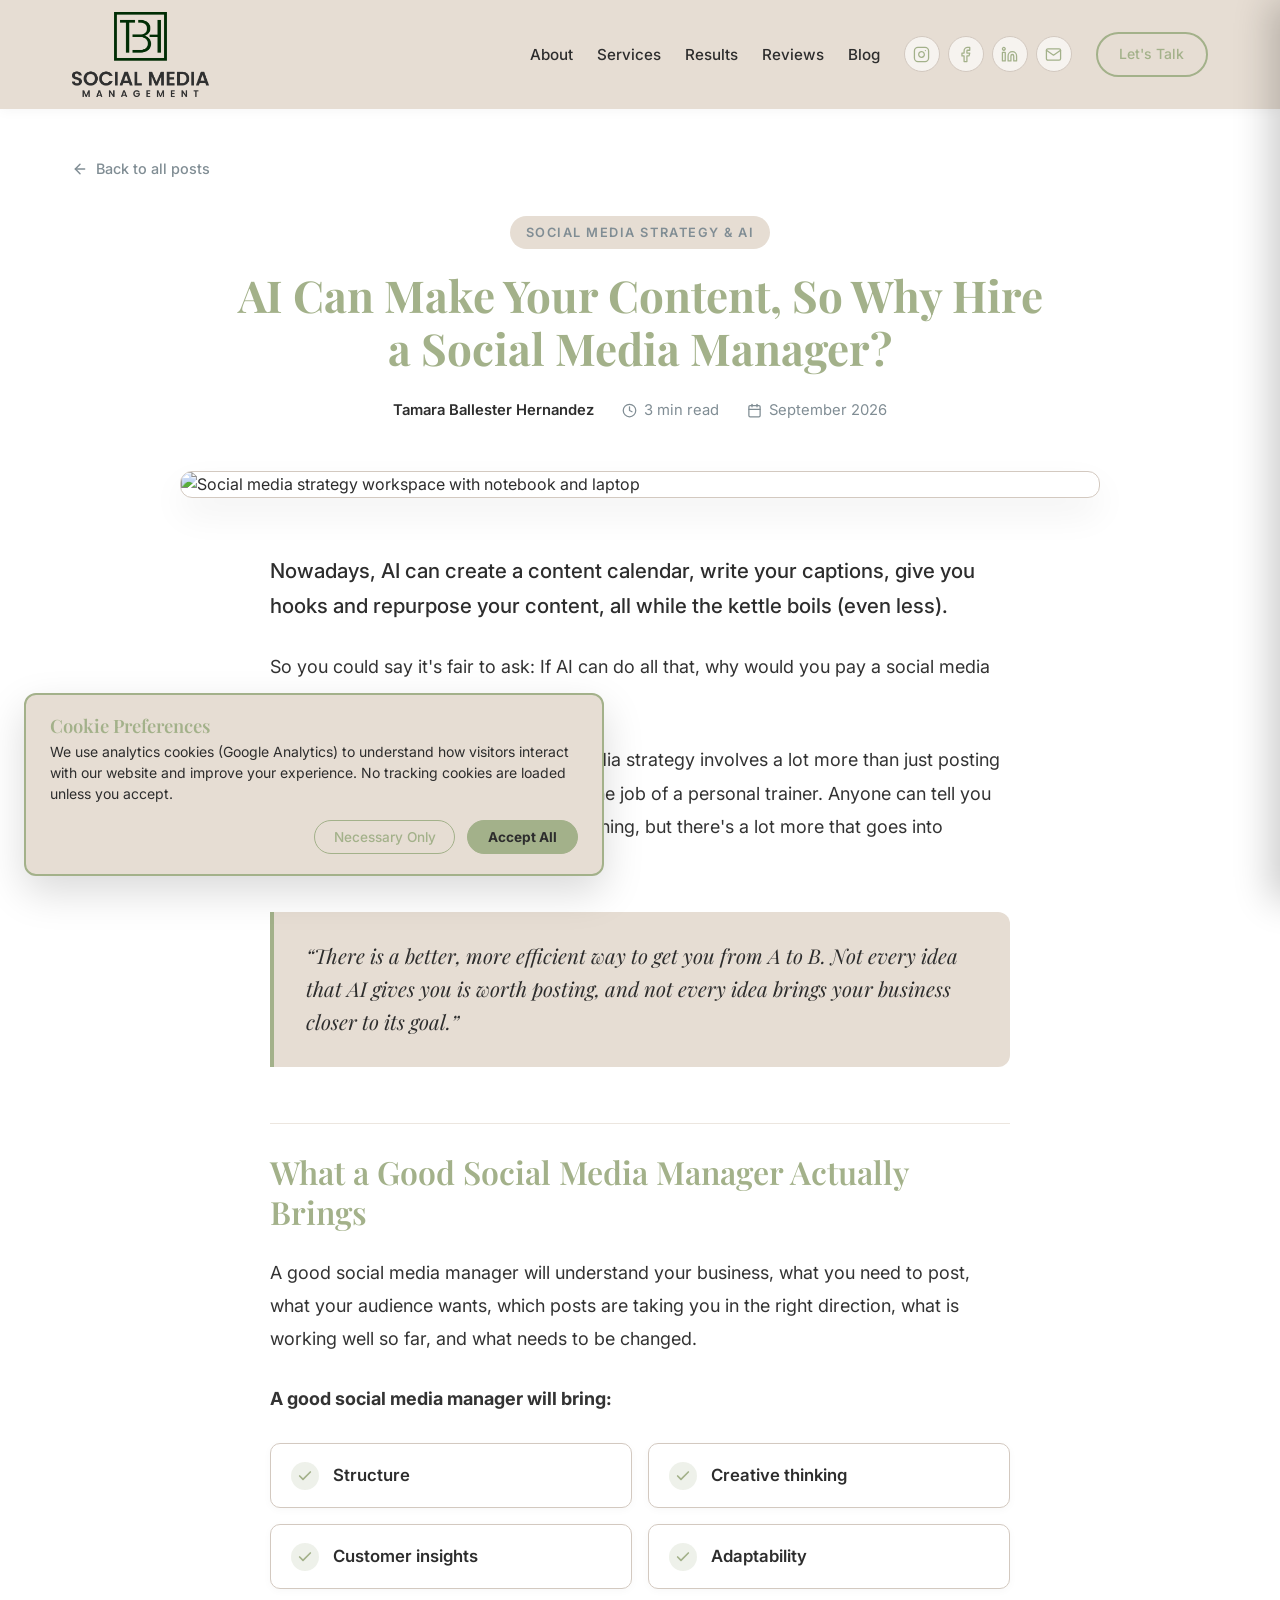
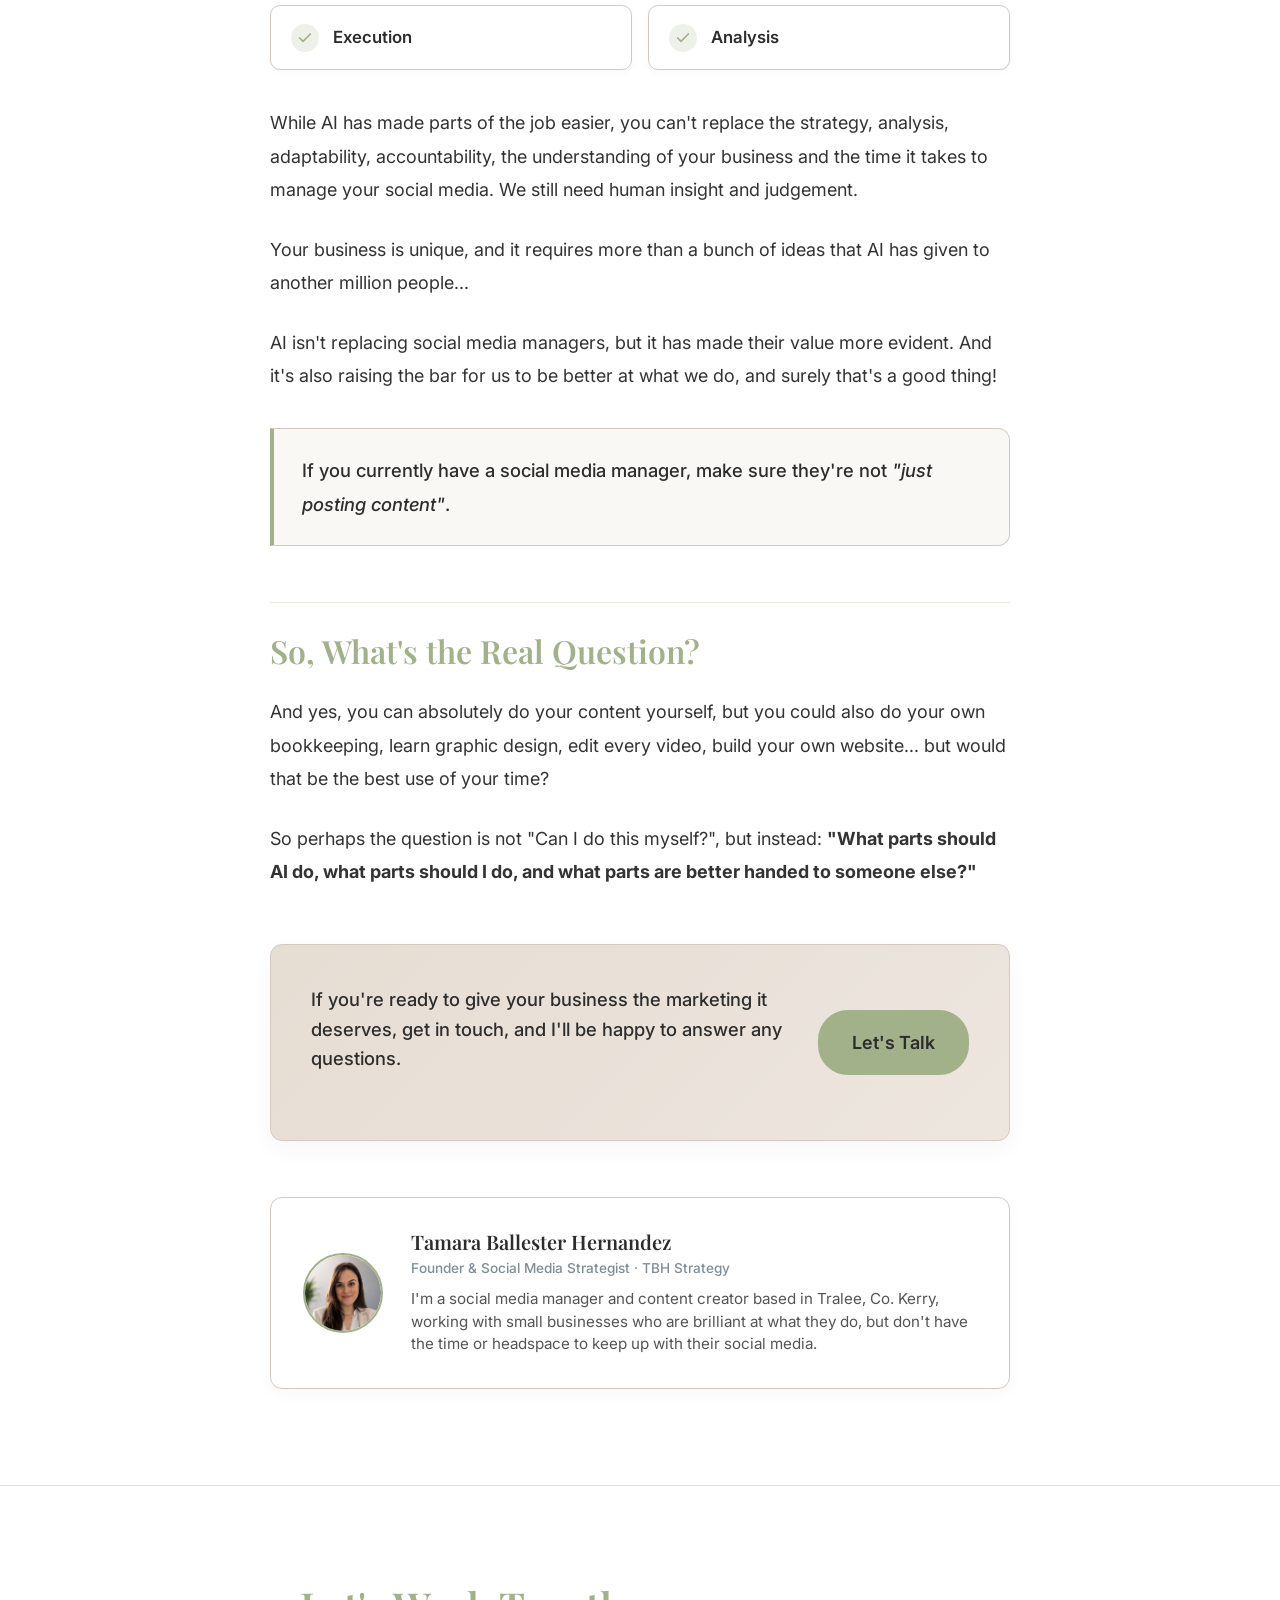
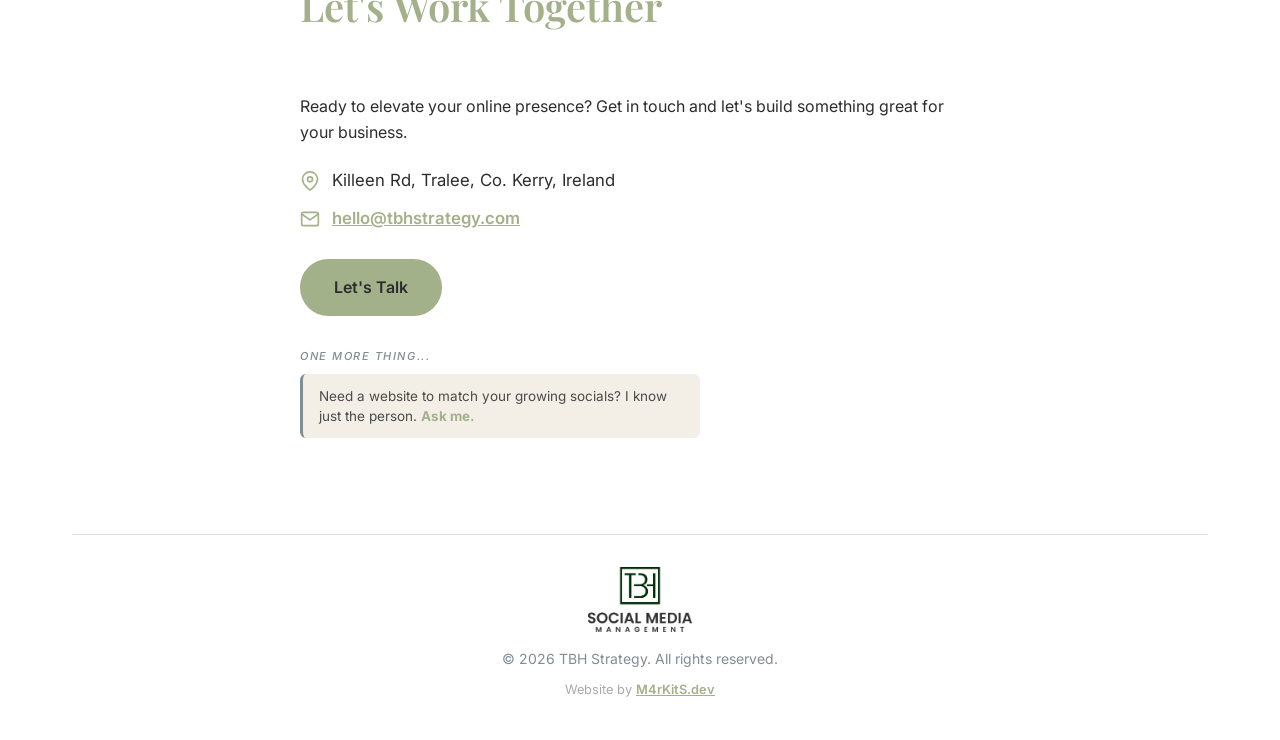
==== blog/ai-vs-social-media-manager.html @ 5455067f "feat: add first blog post, update hero background, and refine navigation - Create blog/ai-vs-social-" ====
<!DOCTYPE html>
<html lang="en">
<head>
    <meta charset="UTF-8">
    <meta name="viewport" content="width=device-width, initial-scale=1.0">
    <meta name="color-scheme" content="light">
    <title>AI Can Make Your Content, So Why Hire a Social Media Manager? | TBH Strategy</title>
    <meta name="description" content="AI can generate content in seconds, but can it replace a social media manager? Discover why strategy, understanding, and human judgement are essential for real business growth.">
    <link rel="canonical" href="https://tbhstrategy.com/blog/ai-vs-social-media-manager.html">
    
    <!-- Open Graph / Social Media -->
    <meta property="og:type" content="article">
    <meta property="og:title" content="AI Can Make Your Content, So Why Hire a Social Media Manager? | TBH Strategy">
    <meta property="og:description" content="AI can generate content in seconds, but can it replace a social media manager? Discover why strategy, understanding, and human judgement are essential for real business growth.">
    <meta property="og:url" content="https://tbhstrategy.com/blog/ai-vs-social-media-manager.html">
    <meta property="og:image" content="https://images.unsplash.com/photo-1432888498266-38ffec3eaf0a?auto=format&fit=crop&w=1200&q=80">
    
    <!-- Twitter Card -->
    <meta name="twitter:card" content="summary_large_image">
    <meta name="twitter:title" content="AI Can Make Your Content, So Why Hire a Social Media Manager? | TBH Strategy">
    <meta name="twitter:description" content="AI can generate content in seconds, but can it replace a social media manager? Discover why strategy, understanding, and human judgement are essential for real business growth.">
    <meta name="twitter:image" content="https://images.unsplash.com/photo-1432888498266-38ffec3eaf0a?auto=format&fit=crop&w=1200&q=80">

    <!-- Fonts -->
    <link rel="preconnect" href="https://fonts.googleapis.com">
    <link rel="preconnect" href="https://fonts.gstatic.com" crossorigin>
    <link href="https://fonts.googleapis.com/css2?family=Inter:wght@300;400;500;600;700&family=Montserrat:wght@700;800&family=Playfair+Display:ital,wght@0,400;0,600;0,700;1,400&display=swap" rel="stylesheet">
    
    <!-- Favicon & App Icons -->
    <link rel="icon" type="image/x-icon" href="../assets/favicon/favicon.ico">
    <link rel="icon" type="image/png" sizes="16x16" href="../assets/favicon/favicon-16x16.png">
    <link rel="icon" type="image/png" sizes="32x32" href="../assets/favicon/favicon-32x32.png">
    <link rel="icon" type="image/png" sizes="48x48" href="../assets/favicon/favicon-48x48.png">
    <link rel="apple-touch-icon" sizes="180x180" href="../assets/favicon/apple-touch-icon.png">
    <link rel="icon" type="image/png" sizes="192x192" href="../assets/favicon/android-chrome-192x192.png">
    <link rel="icon" type="image/png" sizes="512x512" href="../assets/favicon/android-chrome-512x512.png">
    
    <link rel="stylesheet" href="../style.css">
</head>
<body>
    <!-- Header -->
    <header class="site-header">
        <div class="container header-inner">
            <a href="../#hero" class="logo-link" aria-label="TBH Strategy - Back to home">
                <img src="../assets/tbh_trans.png" alt="TBH Strategy Logo" class="brand-logo">
            </a>
            <div class="header-right">
                <nav class="main-nav">
                    <ul>
                        <li><a href="../#about">About</a></li>
                        <li><a href="../#services">Services</a></li>
                        <li><a href="../#case-study">Results</a></li>
                        <li><a href="../#reviews">Reviews</a></li>
                        <li><a href="../#blog">Blog</a></li>
                    </ul>
                </nav>
                <div class="header-social">
                    <a href="https://www.instagram.com/tbhstrategy/" target="_blank" rel="noopener noreferrer" class="header-social-link" aria-label="Instagram">
                        <svg width="17" height="17" viewBox="0 0 24 24" fill="none" stroke="currentColor" stroke-width="1.8" stroke-linecap="round" stroke-linejoin="round"><rect x="2" y="2" width="20" height="20" rx="5" ry="5"></rect><path d="M16 11.37A4 4 0 1 1 12.63 8 4 4 0 0 1 16 11.37z"></path><line x1="17.5" y1="6.5" x2="17.51" y2="6.5"></line></svg>
                    </a>
                    <a href="https://www.facebook.com/profile.php?id=61580753516884" target="_blank" rel="noopener noreferrer" class="header-social-link" aria-label="Facebook">
                        <svg width="17" height="17" viewBox="0 0 24 24" fill="none" stroke="currentColor" stroke-width="1.8" stroke-linecap="round" stroke-linejoin="round"><path d="M18 2h-3a5 5 0 0 0-5 5v3H7v4h3v8h4v-8h3l1-4h-4V7a1 1 0 0 1 1-1h3z"></path></svg>
                    </a>
                    <a href="https://ie.linkedin.com/in/tamara-ballester-hernandez-bb85984a" target="_blank" rel="noopener noreferrer" class="header-social-link" aria-label="LinkedIn">
                        <svg width="17" height="17" viewBox="0 0 24 24" fill="none" stroke="currentColor" stroke-width="1.8" stroke-linecap="round" stroke-linejoin="round"><path d="M16 8a6 6 0 0 1 6 6v7h-4v-7a2 2 0 0 0-2-2 2 2 0 0 0-2 2v7h-4v-7a6 6 0 0 1 6-6z"></path><rect x="2" y="9" width="4" height="12"></rect><circle cx="4" cy="4" r="2"></circle></svg>
                    </a>
                    <a href="mailto:hello@tbhstrategy.com" class="header-social-link" aria-label="Email">
                        <svg width="17" height="17" viewBox="0 0 24 24" fill="none" stroke="currentColor" stroke-width="1.8" stroke-linecap="round" stroke-linejoin="round"><path d="M4 4h16c1.1 0 2 .9 2 2v12c0 1.1-.9 2-2 2H4c-1.1 0-2-.9-2-2V6c0-1.1.9-2 2-2z"></path><polyline points="22,6 12,13 2,6"></polyline></svg>
                    </a>
                </div>
                <a href="../index.html#contact" class="btn btn-outline btn-header">Let's Talk</a>
                <button type="button" class="mobile-menu-btn" id="mobile-menu-btn" aria-label="Toggle navigation menu" aria-expanded="false" aria-controls="mobile-nav-drawer">
                    <span class="hamburger-line"></span>
                    <span class="hamburger-line"></span>
                    <span class="hamburger-line"></span>
                </button>
            </div>
        </div>
    </header>

    <!-- Mobile Nav Drawer & Backdrop -->
    <div class="mobile-nav-backdrop" id="mobile-nav-backdrop" aria-hidden="true"></div>
    <div class="mobile-nav-drawer" id="mobile-nav-drawer" role="dialog" aria-modal="true" aria-label="Navigation Menu">
        <div class="mobile-nav-header">
            <a href="../#hero" class="mobile-nav-logo logo-link">
                <img src="../assets/tbh_trans.png" alt="TBH Strategy" height="50">
            </a>
            <button type="button" class="mobile-nav-close" id="mobile-nav-close" aria-label="Close navigation menu">✕</button>
        </div>
        <nav class="mobile-nav-links">
            <ul>
                <li><a href="../#about" class="mobile-nav-link">About</a></li>
                <li><a href="../#services" class="mobile-nav-link">Services</a></li>
                <li><a href="../#case-study" class="mobile-nav-link">Results</a></li>
                <li><a href="../#reviews" class="mobile-nav-link">Reviews</a></li>
                <li><a href="../#blog" class="mobile-nav-link">Blog</a></li>
            </ul>
        </nav>
        <div class="mobile-nav-footer">
            <a href="../index.html#contact" class="btn btn-primary mobile-nav-cta">Let's Talk</a>
            <div class="mobile-nav-social">
                <a href="https://www.instagram.com/tbhstrategy/" target="_blank" rel="noopener noreferrer" class="mobile-social-icon" aria-label="Instagram">
                    <svg width="18" height="18" viewBox="0 0 24 24" fill="none" stroke="currentColor" stroke-width="1.8" stroke-linecap="round" stroke-linejoin="round"><rect x="2" y="2" width="20" height="20" rx="5" ry="5"></rect><path d="M16 11.37A4 4 0 1 1 12.63 8 4 4 0 0 1 16 11.37z"></path><line x1="17.5" y1="6.5" x2="17.51" y2="6.5"></line></svg>
                </a>
                <a href="https://www.facebook.com/profile.php?id=61580753516884" target="_blank" rel="noopener noreferrer" class="mobile-social-icon" aria-label="Facebook">
                    <svg width="18" height="18" viewBox="0 0 24 24" fill="none" stroke="currentColor" stroke-width="1.8" stroke-linecap="round" stroke-linejoin="round"><path d="M18 2h-3a5 5 0 0 0-5 5v3H7v4h3v8h4v-8h3l1-4h-4V7a1 1 0 0 1 1-1h3z"></path></svg>
                </a>
                <a href="https://ie.linkedin.com/in/tamara-ballester-hernandez-bb85984a" target="_blank" rel="noopener noreferrer" class="mobile-social-icon" aria-label="LinkedIn">
                    <svg width="18" height="18" viewBox="0 0 24 24" fill="none" stroke="currentColor" stroke-width="1.8" stroke-linecap="round" stroke-linejoin="round"><path d="M16 8a6 6 0 0 1 6 6v7h-4v-7a2 2 0 0 0-2-2 2 2 0 0 0-2 2v7h-4v-7a6 6 0 0 1 6-6z"></path><rect x="2" y="9" width="4" height="12"></rect><circle cx="4" cy="4" r="2"></circle></svg>
                </a>
                <a href="mailto:hello@tbhstrategy.com" class="mobile-social-icon" aria-label="Email">
                    <svg width="18" height="18" viewBox="0 0 24 24" fill="none" stroke="currentColor" stroke-width="1.8" stroke-linecap="round" stroke-linejoin="round"><path d="M4 4h16c1.1 0 2 .9 2 2v12c0 1.1-.9 2-2 2H4c-1.1 0-2-.9-2-2V6c0-1.1.9-2 2-2z"></path><polyline points="22,6 12,13 2,6"></polyline></svg>
                </a>
            </div>
        </div>
    </div>

    <!-- Article Main Content -->
    <main class="article-page section-padding">
        <div class="container">
            <!-- Breadcrumb Navigation -->
            <div class="article-breadcrumb">
                <a href="../#blog" class="back-link">
                    <svg width="16" height="16" viewBox="0 0 24 24" fill="none" stroke="currentColor" stroke-width="2.2" stroke-linecap="round" stroke-linejoin="round" aria-hidden="true"><line x1="19" y1="12" x2="5" y2="12"></line><polyline points="12 19 5 12 12 5"></polyline></svg>
                    <span>Back to all posts</span>
                </a>
            </div>

            <!-- Article Header -->
            <header class="article-header">
                <span class="article-category">Social Media Strategy &amp; AI</span>
                <h1 class="article-title">AI Can Make Your Content, So Why Hire a Social Media Manager?</h1>
                <div class="article-meta">
                    <span class="article-meta-item">
                        <span class="article-meta-author">Tamara Ballester Hernandez</span>
                    </span>
                    <span class="article-meta-item">
                        <svg width="15" height="15" viewBox="0 0 24 24" fill="none" stroke="currentColor" stroke-width="2" stroke-linecap="round" stroke-linejoin="round" aria-hidden="true"><circle cx="12" cy="12" r="10"></circle><polyline points="12 6 12 12 16 14"></polyline></svg>
                        <span>3 min read</span>
                    </span>
                    <span class="article-meta-item">
                        <svg width="15" height="15" viewBox="0 0 24 24" fill="none" stroke="currentColor" stroke-width="2" stroke-linecap="round" stroke-linejoin="round" aria-hidden="true"><rect x="3" y="4" width="18" height="18" rx="2" ry="2"></rect><line x1="16" y1="2" x2="16" y2="6"></line><line x1="8" y1="2" x2="8" y2="6"></line><line x1="3" y1="10" x2="21" y2="10"></line></svg>
                        <span>September 2026</span>
                    </span>
                </div>
            </header>

            <!-- Featured Image -->
            <div class="article-featured-image">
                <img src="https://images.unsplash.com/photo-1432888498266-38ffec3eaf0a?auto=format&fit=crop&w=1200&q=80" alt="Social media strategy workspace with notebook and laptop" class="article-img">
            </div>

            <!-- Article Content -->
            <article class="article-body">
                <!-- Block 1 -->
                <p class="article-lead">Nowadays, AI can create a content calendar, write your captions, give you hooks and repurpose your content, all while the kettle boils (even less).</p>
                
                <p>So you could say it's fair to ask: If AI can do all that, why would you pay a social media manager?</p>
                
                <p>And the answer is, because a social media strategy involves a lot more than just posting content. In the same way as, let's say, the job of a personal trainer. Anyone can tell you to eat more protein and do strength training, but there's a lot more that goes into creating a personalised program.</p>
                
                <blockquote class="article-quote">
                    <p>“There is a better, more efficient way to get you from A to B. Not every idea that AI gives you is worth posting, and not every idea brings your business closer to its goal.”</p>
                </blockquote>

                <!-- Block 2 -->
                <h2>What a Good Social Media Manager Actually Brings</h2>
                
                <p>A good social media manager will understand your business, what you need to post, what your audience wants, which posts are taking you in the right direction, what is working well so far, and what needs to be changed.</p>
                
                <p><strong>A good social media manager will bring:</strong></p>
                
                <ul class="article-skills-grid">
                    <li class="article-skill-item">
                        <span class="article-skill-icon">
                            <svg width="16" height="16" viewBox="0 0 24 24" fill="none" stroke="currentColor" stroke-width="2.5" stroke-linecap="round" stroke-linejoin="round" aria-hidden="true"><polyline points="20 6 9 17 4 12"></polyline></svg>
                        </span>
                        <span>Structure</span>
                    </li>
                    <li class="article-skill-item">
                        <span class="article-skill-icon">
                            <svg width="16" height="16" viewBox="0 0 24 24" fill="none" stroke="currentColor" stroke-width="2.5" stroke-linecap="round" stroke-linejoin="round" aria-hidden="true"><polyline points="20 6 9 17 4 12"></polyline></svg>
                        </span>
                        <span>Creative thinking</span>
                    </li>
                    <li class="article-skill-item">
                        <span class="article-skill-icon">
                            <svg width="16" height="16" viewBox="0 0 24 24" fill="none" stroke="currentColor" stroke-width="2.5" stroke-linecap="round" stroke-linejoin="round" aria-hidden="true"><polyline points="20 6 9 17 4 12"></polyline></svg>
                        </span>
                        <span>Customer insights</span>
                    </li>
                    <li class="article-skill-item">
                        <span class="article-skill-icon">
                            <svg width="16" height="16" viewBox="0 0 24 24" fill="none" stroke="currentColor" stroke-width="2.5" stroke-linecap="round" stroke-linejoin="round" aria-hidden="true"><polyline points="20 6 9 17 4 12"></polyline></svg>
                        </span>
                        <span>Adaptability</span>
                    </li>
                    <li class="article-skill-item">
                        <span class="article-skill-icon">
                            <svg width="16" height="16" viewBox="0 0 24 24" fill="none" stroke="currentColor" stroke-width="2.5" stroke-linecap="round" stroke-linejoin="round" aria-hidden="true"><polyline points="20 6 9 17 4 12"></polyline></svg>
                        </span>
                        <span>Execution</span>
                    </li>
                    <li class="article-skill-item">
                        <span class="article-skill-icon">
                            <svg width="16" height="16" viewBox="0 0 24 24" fill="none" stroke="currentColor" stroke-width="2.5" stroke-linecap="round" stroke-linejoin="round" aria-hidden="true"><polyline points="20 6 9 17 4 12"></polyline></svg>
                        </span>
                        <span>Analysis</span>
                    </li>
                </ul>

                <p>While AI has made parts of the job easier, you can't replace the strategy, analysis, adaptability, accountability, the understanding of your business and the time it takes to manage your social media. We still need human insight and judgement.</p>
                
                <p>Your business is unique, and it requires more than a bunch of ideas that AI has given to another million people...</p>
                
                <p>AI isn't replacing social media managers, but it has made their value more evident. And it's also raising the bar for us to be better at what we do, and surely that's a good thing!</p>
                
                <div class="article-callout-card">
                    <p>If you currently have a social media manager, make sure they're not <em>"just posting content"</em>.</p>
                </div>

                <!-- Block 3 -->
                <h2>So, What's the Real Question?</h2>
                
                <p>And yes, you can absolutely do your content yourself, but you could also do your own bookkeeping, learn graphic design, edit every video, build your own website... but would that be the best use of your time?</p>
                
                <p>So perhaps the question is not "Can I do this myself?", but instead: <strong>"What parts should AI do, what parts should I do, and what parts are better handed to someone else?"</strong></p>

                <!-- In-Article CTA -->
                <div class="article-cta-box">
                    <p class="article-cta-text">If you're ready to give your business the marketing it deserves, get in touch, and I'll be happy to answer any questions.</p>
                    <a href="../index.html#contact" class="btn btn-primary">Let's Talk</a>
                </div>
            </article>

            <!-- Author Card -->
            <div class="article-author-card">
                <img src="../assets/tamara.jpg" alt="Tamara Ballester Hernandez" class="article-author-avatar" loading="lazy">
                <div class="article-author-info">
                    <h4>Tamara Ballester Hernandez</h4>
                    <span class="article-author-title">Founder &amp; Social Media Strategist · TBH Strategy</span>
                    <p class="article-author-bio">I'm a social media manager and content creator based in Tralee, Co. Kerry, working with small businesses who are brilliant at what they do, but don't have the time or headspace to keep up with their social media.</p>
                </div>
            </div>
        </div>
    </main>

    <!-- Contact & Footer Section -->
    <footer id="contact" class="site-footer">
        <div class="container">
            <div class="footer-inner footer-inner-blog">
                <div class="contact-info">
                    <h2 class="section-title">Let's Work Together</h2>
                    <p>Ready to elevate your online presence? Get in touch and let's build something great for your business.</p>
                    
                    <div class="contact-details">
                        <div class="contact-item">
                            <svg width="20" height="20" viewBox="0 0 24 24" fill="none" stroke="currentColor" stroke-width="2" stroke-linecap="round" stroke-linejoin="round"><path d="M21 10c0 7-9 13-9 13s-9-6-9-13a9 9 0 0 1 18 0z"></path><circle cx="12" cy="10" r="3"></circle></svg>
                            <span>Killeen Rd, Tralee, Co. Kerry, Ireland</span>
                        </div>
                        
                        <a href="mailto:hello@tbhstrategy.com" class="contact-item contact-link">
                            <svg width="20" height="20" viewBox="0 0 24 24" fill="none" stroke="currentColor" stroke-width="2" stroke-linecap="round" stroke-linejoin="round"><path d="M4 4h16c1.1 0 2 .9 2 2v12c0 1.1-.9 2-2 2H4c-1.1 0-2-.9-2-2V6c0-1.1.9-2 2-2z"></path><polyline points="22,6 12,13 2,6"></polyline></svg>
                            <span>hello@tbhstrategy.com</span>
                        </a>
                    </div>

                    <div class="footer-contact-actions">
                        <a href="../index.html#contact" class="btn btn-primary">Let's Talk</a>
                    </div>

                    <div class="contact-note">
                        <span class="contact-note-tag">One more thing...</span>
                        <div class="contact-note-box">
                            <p>Need a website to match your growing socials? I know just the person. <strong>Ask me.</strong></p>
                        </div>
                    </div>
                </div>
            </div>
            
            <div class="footer-bottom">
                <img src="../assets/tbh_trans.png" alt="TBH Strategy Logo" class="footer-logo">
                <p>&copy; <script>document.write(new Date().getFullYear())</script> TBH Strategy. All rights reserved.</p>
                <p class="footer-credit">Website by <a href="https://m4rkits.dev" target="_blank" rel="noopener noreferrer">M4rKitS.dev</a></p>
            </div>
        </div>
    </footer>

    <!-- Cookie Consent Banner -->
    <div id="cookie-consent-banner" class="cookie-banner" style="display: none;" role="dialog" aria-labelledby="cookie-banner-title" aria-describedby="cookie-banner-desc">
        <div class="cookie-banner-inner">
            <div class="cookie-banner-text">
                <h4 id="cookie-banner-title" class="cookie-banner-title">Cookie Preferences</h4>
                <p id="cookie-banner-desc">We use analytics cookies (Google Analytics) to understand how visitors interact with our website and improve your experience. No tracking cookies are loaded unless you accept.</p>
            </div>
            <div class="cookie-banner-actions">
                <button id="cookie-reject-btn" class="btn btn-cookie-reject" type="button">Necessary Only</button>
                <button id="cookie-accept-btn" class="btn btn-cookie-accept" type="button">Accept All</button>
            </div>
        </div>
    </div>

    <!-- Scripts -->
    <script>
    (function() {
        // Cookie Consent & GA4 Loader
        const CONSENT_KEY = 'tbh_cookie_consent';
        const banner = document.getElementById('cookie-consent-banner');
        const acceptBtn = document.getElementById('cookie-accept-btn');
        const rejectBtn = document.getElementById('cookie-reject-btn');

        function loadGoogleAnalytics() {
            const GA_ID = 'GA_MEASUREMENT_ID'; 
            if (GA_ID === 'GA_MEASUREMENT_ID') return;

            if (!document.getElementById('ga-script')) {
                const script = document.createElement('script');
                script.id = 'ga-script';
                script.async = true;
                script.src = 'https://www.googletagmanager.com/gtag/js?id=' + GA_ID;
                document.head.appendChild(script);

                window.dataLayer = window.dataLayer || [];
                function gtag(){dataLayer.push(arguments);}
                gtag('js', new Date());
                gtag('config', GA_ID, { 'anonymize_ip': true });
            }
        }

        const currentConsent = localStorage.getItem(CONSENT_KEY);
        if (!currentConsent) {
            setTimeout(function() {
                if (banner) banner.style.display = 'block';
            }, 600);
        } else if (currentConsent === 'accepted') {
            loadGoogleAnalytics();
        }

        if (acceptBtn) {
            acceptBtn.addEventListener('click', function() {
                localStorage.setItem(CONSENT_KEY, 'accepted');
                if (banner) banner.style.display = 'none';
                loadGoogleAnalytics();
            });
        }

        if (rejectBtn) {
            rejectBtn.addEventListener('click', function() {
                localStorage.setItem(CONSENT_KEY, 'rejected');
                if (banner) banner.style.display = 'none';
            });
        }

        // Mobile Nav Drawer Controls
        const mobileMenuBtn = document.getElementById('mobile-menu-btn');
        const mobileNavDrawer = document.getElementById('mobile-nav-drawer');
        const mobileNavBackdrop = document.getElementById('mobile-nav-backdrop');
        const mobileNavClose = document.getElementById('mobile-nav-close');

        function openMobileNav() {
            if (mobileNavDrawer) mobileNavDrawer.classList.add('is-open');
            if (mobileNavBackdrop) mobileNavBackdrop.classList.add('is-open');
            if (mobileMenuBtn) {
                mobileMenuBtn.classList.add('active');
                mobileMenuBtn.setAttribute('aria-expanded', 'true');
            }
            document.body.style.overflow = 'hidden';
        }

        function closeMobileNav() {
            if (mobileNavDrawer) mobileNavDrawer.classList.remove('is-open');
            if (mobileNavBackdrop) mobileNavBackdrop.classList.remove('is-open');
            if (mobileMenuBtn) {
                mobileMenuBtn.classList.remove('active');
                mobileMenuBtn.setAttribute('aria-expanded', 'false');
            }
            document.body.style.overflow = '';
        }

        if (mobileMenuBtn) {
            mobileMenuBtn.addEventListener('click', function(e) {
                e.stopPropagation();
                if (mobileNavDrawer && mobileNavDrawer.classList.contains('is-open')) {
                    closeMobileNav();
                } else {
                    openMobileNav();
                }
            });
        }

        if (mobileNavClose) {
            mobileNavClose.addEventListener('click', closeMobileNav);
        }

        if (mobileNavBackdrop) {
            mobileNavBackdrop.addEventListener('click', closeMobileNav);
        }

        document.querySelectorAll('.mobile-nav-link, .mobile-nav-cta, .mobile-nav-logo').forEach(function(link) {
            link.addEventListener('click', function() {
                closeMobileNav();
            });
        });

        // Smooth scroll for anchor links on the current page
        document.querySelectorAll('a[href^="#"]').forEach(function(link) {
            link.addEventListener('click', function(e) {
                const targetId = this.getAttribute('href');
                if (!targetId || targetId === '#') return;
                
                const targetElement = document.querySelector(targetId);
                if (targetElement) {
                    e.preventDefault();
                    const header = document.querySelector('.site-header');
                    const headerHeight = header ? header.offsetHeight : 95;
                    
                    let topOffset = 0;
                    let elem = targetElement;
                    while (elem) {
                        topOffset += elem.offsetTop;
                        elem = elem.offsetParent;
                    }
                    
                    const targetPosition = topOffset - headerHeight;
                    window.scrollTo({
                        top: Math.max(0, targetPosition),
                        behavior: 'smooth'
                    });
                    
                    if (history.pushState) {
                        history.pushState(null, null, targetId);
                    }
                }
            });
        });
    })();
    </script>
</body>
</html>
---- style.css ----
:root {
    color-scheme: light;

    /* Color Palette */
    --bg-primary: #FFFFFF;
    --bg-cream: #E6DDD3;
    --color-brand-primary: #a3b18a;
    --color-dark-green: var(--color-brand-primary);
    --color-terracotta: #C4622D;
    --color-sage: #808D94;
    --text-main: #2D2D2D;
    --text-light: #F9F9F9;
    --border-color: #D3C9C0;

    /* Typography */
    --font-heading: 'Playfair Display', serif;
    --font-body: 'Inter', sans-serif;
    --font-accent: 'Montserrat', sans-serif;

    /* Layout & Spacing */
    --container-width: 1200px;
    --spacing-sm: 1rem;
    --spacing-md: 2rem;
    --spacing-lg: 4rem;
    --spacing-xl: 6rem;
    --border-radius: 12px;
}

/* Global Resets & Basics */
* {
    box-sizing: border-box;
    margin: 0;
    padding: 0;
}

html {
    color-scheme: light;
    background-color: var(--bg-primary);
    color: var(--text-main);
    scroll-behavior: smooth;
    scroll-padding-top: 105px;
}

/* Scroll Margins for Sticky Header Offset - Aligns section boundary directly below header */
section[id],
footer[id],
#hero,
#about,
#services,
#case-study,
#reviews,
#contact {
    scroll-margin-top: 105px;
}

body {
    color-scheme: light;
    font-family: var(--font-body);
    color: var(--text-main);
    background-color: var(--bg-primary);
    line-height: 1.6;
    font-size: 16px;
    -webkit-font-smoothing: antialiased;
}

button,
input,
optgroup,
select,
textarea {
    color-scheme: light;
    font-family: inherit;
}

img {
    max-width: 100%;
    height: auto;
    display: block;
}

a {
    color: inherit;
    text-decoration: none;
}

ul {
    list-style: none;
}

.container {
    max-width: var(--container-width);
    margin: 0 auto;
    padding: 0 var(--spacing-md);
}

.section-padding {
    padding: var(--spacing-xl) 0;
}

.text-center {
    text-align: center;
}

.mt-4 {
    margin-top: var(--spacing-lg);
}

/* Typography Styles */
h1, h2, h3, h4 {
    font-family: var(--font-heading);
    font-weight: 600;
    line-height: 1.2;
    margin-bottom: var(--spacing-sm);
    color: var(--color-brand-primary);
}

.section-label {
    display: block;
    font-size: 0.875rem;
    text-transform: uppercase;
    letter-spacing: 0.1em;
    font-weight: 500;
    margin-bottom: 0.5rem;
    color: var(--color-sage);
}

.section-title {
    font-size: 2.5rem;
    margin-bottom: var(--spacing-lg);
}

.text-light {
    color: var(--text-light);
}

/* Buttons */
.btn {
    display: inline-block;
    padding: 0.875rem 2rem;
    font-weight: 500;
    border-radius: 30px;
    transition: all 0.3s ease;
    cursor: pointer;
    text-align: center;
    color-scheme: light;
}

.btn-primary {
    background-color: var(--color-brand-primary);
    color: var(--text-main);
    border: 2px solid var(--color-brand-primary);
    font-weight: 600;
}

.btn-primary:hover {
    background-color: transparent;
    color: var(--text-main);
}

.btn-outline {
    background-color: transparent;
    color: var(--color-brand-primary);
    border: 2px solid var(--color-brand-primary);
}

.btn-outline:hover {
    background-color: var(--color-brand-primary);
    color: var(--text-main);
}

.btn-block {
    display: block;
    width: 100%;
}

/* Utilities */
.bg-cream {
    background-color: var(--bg-cream);
}

.bg-sage {
    background-color: #808D94 !important;
}

/* Header */
.site-header {
    background-color: var(--bg-cream);
    padding: 0.75rem 0;
    position: sticky;
    top: 0;
    z-index: 100;
    box-shadow: 0 2px 12px rgba(0, 0, 0, 0.04);
}

.header-inner {
    display: flex;
    justify-content: space-between;
    align-items: center;
    gap: 1.5rem;
}

.header-right {
    display: flex;
    align-items: center;
    gap: 1.5rem;
}

.logo-link {
    display: inline-flex;
    align-items: center;
    flex-shrink: 0;
}

.brand-logo {
    height: 85px;
    width: auto;
    object-fit: contain;
    transition: transform 0.2s ease;
}

.brand-logo:hover {
    transform: scale(1.02);
}

.main-nav ul {
    display: flex;
    gap: 1.5rem;
    align-items: center;
}

.main-nav a {
    font-weight: 500;
    font-size: 0.95rem;
    transition: color 0.3s ease;
}

.main-nav a:hover:not(.btn) {
    color: var(--color-sage);
}

.header-social {
    display: flex;
    align-items: center;
    gap: 0.5rem;
}

.header-social-link {
    display: inline-flex;
    align-items: center;
    justify-content: center;
    width: 36px;
    height: 36px;
    border-radius: 50%;
    color: var(--color-brand-primary);
    background: rgba(255, 255, 255, 0.65);
    border: 1px solid var(--border-color);
    transition: all 0.25s ease;
}

.header-social-link:hover {
    color: var(--text-main);
    background: var(--color-brand-primary);
    border-color: var(--color-brand-primary);
    transform: translateY(-2px);
    box-shadow: 0 4px 10px color-mix(in srgb, var(--color-brand-primary) 20%, transparent);
}

.header-social-link svg {
    display: block;
}

.btn-header {
    padding: 0.6rem 1.35rem;
    font-size: 0.875rem;
    white-space: nowrap;
}

/* Mobile Menu Button */
.mobile-menu-btn {
    display: none;
    flex-direction: column;
    justify-content: center;
    align-items: center;
    width: 42px;
    height: 42px;
    background: rgba(255, 255, 255, 0.8);
    border: 1px solid var(--border-color);
    border-radius: 10px;
    cursor: pointer;
    gap: 5px;
    padding: 0;
    transition: all 0.25s ease;
    z-index: 102;
}

.mobile-menu-btn:hover {
    background: #fff;
    border-color: var(--color-brand-primary);
}

.hamburger-line {
    display: block;
    width: 20px;
    height: 2px;
    background-color: var(--color-brand-primary);
    border-radius: 2px;
    transition: transform 0.3s ease, opacity 0.3s ease;
}

.mobile-menu-btn.active .hamburger-line:nth-child(1) {
    transform: translateY(7px) rotate(45deg);
}

.mobile-menu-btn.active .hamburger-line:nth-child(2) {
    opacity: 0;
}

.mobile-menu-btn.active .hamburger-line:nth-child(3) {
    transform: translateY(-7px) rotate(-45deg);
}

/* Mobile Navigation Drawer */
.mobile-nav-backdrop {
    position: fixed;
    top: 0;
    left: 0;
    width: 100vw;
    height: 100vh;
    background: rgba(18, 36, 18, 0.55);
    backdrop-filter: blur(6px);
    -webkit-backdrop-filter: blur(6px);
    z-index: 9998;
    opacity: 0;
    visibility: hidden;
    transition: opacity 0.3s ease, visibility 0.3s ease;
}

.mobile-nav-backdrop.is-open {
    opacity: 1;
    visibility: visible;
}

.mobile-nav-drawer {
    position: fixed;
    top: 0;
    right: 0;
    width: 310px;
    max-width: 85vw;
    height: 100%;
    height: 100dvh;
    min-height: 100vh;
    background-color: #FAF8F5;
    z-index: 9999;
    display: flex;
    flex-direction: column;
    justify-content: flex-start;
    gap: 1.25rem;
    box-shadow: -10px 0 35px rgba(0, 0, 0, 0.2);
    border-left: 1px solid color-mix(in srgb, var(--color-brand-primary) 20%, transparent);
    transform: translateX(100%);
    transition: transform 0.35s cubic-bezier(0.22, 1, 0.36, 1);
    padding: 1.5rem 1.4rem 2.5rem;
    box-sizing: border-box;
    overflow-y: auto;
}

.mobile-nav-drawer.is-open {
    transform: translateX(0);
}

.mobile-nav-header {
    display: flex;
    align-items: center;
    justify-content: space-between;
    padding-bottom: 1rem;
    border-bottom: 1px solid color-mix(in srgb, var(--color-brand-primary) 20%, transparent);
    flex-shrink: 0;
}

.mobile-nav-logo {
    display: block;
    line-height: 0;
}

.mobile-nav-logo img {
    height: 42px;
    max-height: 42px;
    width: auto;
    display: block;
    object-fit: contain;
}

.mobile-nav-close {
    width: 36px;
    height: 36px;
    border-radius: 50%;
    border: 1px solid var(--border-color);
    background: #fff;
    color: var(--color-brand-primary);
    font-size: 1.15rem;
    display: flex;
    align-items: center;
    justify-content: center;
    cursor: pointer;
    transition: all 0.2s ease;
    flex-shrink: 0;
}

.mobile-nav-close:hover {
    background: var(--color-brand-primary);
    color: var(--text-main);
}

.mobile-nav-links {
    margin: 0.25rem 0 0;
    flex: none;
}

.mobile-nav-links ul {
    list-style: none;
    margin: 0;
    padding: 0;
    display: flex;
    flex-direction: column;
    gap: 0.85rem;
}

.mobile-nav-link {
    font-family: var(--font-heading);
    font-size: 1.35rem;
    font-weight: 600;
    color: var(--color-brand-primary);
    text-decoration: none;
    display: block;
    padding: 0.35rem 0;
    border-bottom: 1px solid color-mix(in srgb, var(--color-brand-primary) 15%, transparent);
    transition: color 0.2s ease, transform 0.2s ease;
}

.mobile-nav-link:hover, .mobile-nav-link:active {
    color: var(--color-terracotta);
    transform: translateX(4px);
}

.mobile-nav-footer {
    display: flex;
    flex-direction: column;
    gap: 1.15rem;
    padding-top: 1.15rem;
    border-top: 1px solid color-mix(in srgb, var(--color-brand-primary) 20%, transparent);
    margin-top: 0.25rem;
    flex-shrink: 0;
}

.mobile-nav-cta {
    display: block;
    text-align: center;
    padding: 0.8rem;
    font-size: 0.95rem;
    background-color: var(--color-brand-primary);
    color: var(--text-main);
    border-radius: 30px;
    font-weight: 600;
    text-decoration: none;
    transition: all 0.2s ease;
}

.mobile-nav-cta:hover, .mobile-nav-cta:active {
    background-color: color-mix(in srgb, var(--color-brand-primary) 80%, black);
}

.mobile-nav-social {
    display: flex;
    justify-content: center;
    gap: 0.85rem;
    align-items: center;
}

.mobile-social-icon {
    display: inline-flex;
    align-items: center;
    justify-content: center;
    width: 38px;
    height: 38px;
    border-radius: 50%;
    background: #fff;
    border: 1px solid var(--border-color);
    color: var(--color-brand-primary);
    text-decoration: none;
    transition: all 0.2s ease;
}

.mobile-social-icon:hover, .mobile-social-icon:active {
    background: var(--color-brand-primary);
    color: var(--text-main);
    border-color: var(--color-brand-primary);
}

/* Hero Section */
.hero {
    position: relative;
    padding: 6.5rem 0 5.5rem;
    text-align: center;
    background: linear-gradient(rgba(16, 26, 16, 0.64), rgba(16, 26, 16, 0.74)), url('assets/hero-bg-kerry.jpg') center / cover no-repeat;
}

.hero-content {
    max-width: 800px;
    margin: 0 auto;
    position: relative;
    z-index: 2;
}

.hero-title {
    font-size: 4rem;
    margin-bottom: var(--spacing-md);
    color: #FFFFFF;
    text-shadow: 0 2px 16px rgba(0, 0, 0, 0.45);
}

.hero-subtitle {
    font-size: 1.25rem;
    color: #F3EFE7;
    margin-bottom: var(--spacing-lg);
    max-width: 600px;
    margin-left: auto;
    margin-right: auto;
    text-shadow: 0 1px 8px rgba(0, 0, 0, 0.5);
    line-height: 1.65;
}

.hero .btn-primary {
    background-color: var(--color-brand-primary);
    color: var(--text-main);
    border: 2px solid var(--color-brand-primary);
    font-weight: 600;
    box-shadow: 0 4px 16px rgba(0, 0, 0, 0.3);
}

.hero .btn-primary:hover {
    background-color: color-mix(in srgb, var(--color-brand-primary) 85%, #FFFFFF);
    border-color: color-mix(in srgb, var(--color-brand-primary) 85%, #FFFFFF);
    color: var(--text-main);
    box-shadow: 0 6px 22px rgba(0, 0, 0, 0.4);
}

/* Marquee Strip */
.marquee-strip {
    background-color: var(--color-brand-primary);
    color: var(--text-main);
    font-weight: 600;
    overflow: hidden;
    padding: 1.15rem 0;
    user-select: none;
    border-top: 1px solid color-mix(in srgb, var(--text-main) 15%, transparent);
    border-bottom: 1px solid color-mix(in srgb, var(--text-main) 15%, transparent);
}

.marquee-content {
    display: flex;
    width: max-content;
    animation: marquee-scroll 32s linear infinite;
}

.marquee-content:hover {
    animation-play-state: paused;
}

.marquee-group {
    display: flex;
    flex-shrink: 0;
    align-items: center;
    justify-content: space-around;
    min-width: 100%;
    gap: 3rem;
    padding-right: 3rem;
}

.marquee-group span {
    font-family: var(--font-accent);
    font-size: 0.95rem;
    font-weight: 700;
    letter-spacing: 0.2em;
    text-transform: uppercase;
}

@keyframes marquee-scroll {
    0% {
        transform: translateX(0);
    }
    100% {
        transform: translateX(-50%);
    }
}

/* About Section */
.about {
    background-color: var(--bg-primary);
}

.about-grid {
    display: grid;
    grid-template-columns: 1.15fr 0.85fr;
    gap: var(--spacing-xl);
    align-items: center;
    max-width: 1100px;
    margin: 0 auto;
}

.about-content {
    text-align: left;
}

.about-content .section-title {
    margin-bottom: 1.5rem;
}

.about-lead {
    font-size: 1.2rem;
    font-weight: 500;
    color: var(--color-brand-primary);
    line-height: 1.65;
    margin-bottom: 1.25rem;
}

.about-content p {
    margin-bottom: 1.25rem;
    font-size: 1.05rem;
    line-height: 1.75;
    color: #383838;
}

.about-quote {
    margin: 2rem 0;
    padding: 1.5rem 2rem;
    background: var(--bg-cream);
    border-left: 4px solid var(--color-brand-primary);
    border-radius: 0 var(--border-radius) var(--border-radius) 0;
}

.about-quote p {
    font-family: var(--font-heading);
    font-size: 1.35rem;
    font-style: italic;
    color: var(--color-brand-primary);
    line-height: 1.45;
    margin-bottom: 0.5rem;
}

.about-quote cite {
    display: block;
    font-family: var(--font-body);
    font-size: 0.9rem;
    font-style: normal;
    font-weight: 600;
    color: var(--color-sage);
    text-transform: uppercase;
    letter-spacing: 0.06em;
}

.about-image-column {
    display: flex;
    justify-content: center;
}

.about-image-card {
    position: relative;
    max-width: 360px;
    width: 100%;
}

.about-image-backdrop {
    position: absolute;
    top: 14px;
    left: 14px;
    right: -14px;
    bottom: -14px;
    background-color: var(--bg-cream);
    border-radius: 20px;
    z-index: 1;
    transition: transform 0.3s ease;
}

.about-image-card:hover .about-image-backdrop {
    transform: translate(3px, 3px);
}

.about-image-wrapper {
    position: relative;
    z-index: 2;
    border-radius: 20px;
    overflow: hidden;
    box-shadow: 0 16px 40px rgba(0, 0, 0, 0.08);
    background: #fdfbf7;
}

.about-photo {
    width: 100%;
    height: auto;
    display: block;
    object-fit: cover;
    aspect-ratio: 4 / 5;
    filter: saturate(0.96) contrast(1.02);
    transition: transform 0.4s ease;
}

.about-image-card:hover .about-photo {
    transform: scale(1.02);
}

.about-floating-badge {
    position: absolute;
    bottom: 16px;
    left: 16px;
    right: 16px;
    z-index: 3;
    background: rgba(255, 255, 255, 0.94);
    backdrop-filter: blur(12px);
    -webkit-backdrop-filter: blur(12px);
    border: 1px solid rgba(255, 255, 255, 0.85);
    border-radius: 14px;
    padding: 0.8rem 1.1rem;
    box-shadow: 0 8px 24px rgba(0, 0, 0, 0.08);
    display: flex;
    align-items: center;
    gap: 0.75rem;
}

.badge-dot {
    width: 8px;
    height: 8px;
    border-radius: 50%;
    background: var(--color-brand-primary);
    flex-shrink: 0;
}

.badge-text {
    display: flex;
    flex-direction: column;
}

.badge-text strong {
    font-family: var(--font-heading);
    color: var(--color-brand-primary);
    font-size: 1.05rem;
    font-weight: 700;
    line-height: 1.2;
}

.badge-text span {
    font-family: var(--font-body);
    font-size: 0.72rem;
    color: var(--color-brand-primary);
    opacity: 0.82;
    text-transform: uppercase;
    letter-spacing: 0.05em;
    font-weight: 600;
    margin-top: 2px;
}

/* Services */
.services-grid {
    display: grid;
    grid-template-columns: repeat(auto-fit, minmax(260px, 1fr));
    gap: var(--spacing-md);
}

.service-card {
    background: var(--bg-primary);
    padding: var(--spacing-md);
    border: 1px solid var(--border-color);
    border-radius: var(--border-radius);
    transition: transform 0.3s ease, box-shadow 0.3s ease;
    display: flex;
    flex-direction: column;
}

.service-card:hover {
    transform: translateY(-5px);
    box-shadow: 0 10px 30px rgba(0,0,0,0.06);
}

.service-card h3 {
    font-size: 1.45rem;
    margin-bottom: 0.75rem;
}

.service-card p {
    font-size: 0.95rem;
    line-height: 1.6;
    color: #4A4A4A;
}

.services-footer-box {
    margin-top: var(--spacing-lg);
    padding: 2rem 2.5rem;
    background: var(--bg-primary);
    border: 1px solid var(--border-color);
    border-radius: var(--border-radius);
    max-width: 960px;
    margin-left: auto;
    margin-right: auto;
    box-shadow: 0 4px 20px rgba(0,0,0,0.03);
}

.services-footer-box p {
    font-size: 1.05rem;
    line-height: 1.75;
    color: var(--text-main);
    text-align: center;
}

/* Case Study */
#case-study,
.case-study,
.bg-sage {
    background-color: #808D94 !important;
    background-image: none !important;
}

.case-study-inner {
    display: flex;
    align-items: center;
    gap: var(--spacing-xl);
}

.case-study-content {
    flex: 1.1;
}

.case-study-intro {
    font-size: 1.05rem;
    line-height: 1.6;
    margin-bottom: 1.5rem;
    opacity: 0.95;
}

/* Animated Before/After Stats Rows */
.case-study-stats-rows {
    display: flex;
    flex-direction: column;
    gap: 1.15rem;
    margin-top: 2rem;
    width: 100%;
}

.stat-row {
    display: flex;
    align-items: center;
    gap: 0.75rem;
    padding: 0.9rem 1.25rem;
    width: 100%;
    min-height: 58px;
    box-sizing: border-box;
    background: rgba(255, 255, 255, 0.08);
    border: 1px solid rgba(255, 255, 255, 0.16);
    border-radius: var(--border-radius);
    transition: background 0.3s ease, transform 0.3s ease;
}

.stat-row:hover {
    background: rgba(255, 255, 255, 0.14);
    transform: translateX(4px);
}

.stat-row-label {
    font-family: var(--font-body);
    font-size: 0.74rem;
    font-weight: 600;
    text-transform: uppercase;
    letter-spacing: 0.05em;
    color: rgba(255, 255, 255, 0.92);
    width: 130px;
    min-width: 130px;
    white-space: nowrap;
    flex-shrink: 0;
}

.stat-row-before {
    font-family: var(--font-body);
    font-size: 0.88rem;
    font-weight: 500;
    color: rgba(255, 255, 255, 0.88);
    width: 50px;
    min-width: 50px;
    text-align: right;
    flex-shrink: 0;
}

.stat-row-connector {
    flex: 1 1 auto;
    display: flex;
    align-items: center;
    gap: 0.45rem;
    min-width: 30px;
}

.stat-row-line {
    flex: 1;
    height: 3px;
    background: rgba(255, 255, 255, 0.22);
    border-radius: 3px;
    overflow: hidden;
    position: relative;
}

.stat-row-fill {
    display: block;
    height: 100%;
    width: 0%;
    background: var(--color-brand-primary);
    border-radius: 3px;
    transition: width 1.3s cubic-bezier(0.22, 1, 0.36, 1);
}

.stat-row-arrow {
    color: var(--color-brand-primary);
    font-size: 0.95rem;
    font-weight: 700;
    opacity: 0.95;
    line-height: 1;
}

.stat-row-after {
    width: 85px;
    min-width: 85px;
    text-align: right;
    flex-shrink: 0;
}

.stat-row-num {
    font-family: var(--font-accent);
    font-size: 1.3rem;
    font-weight: 700;
    color: #FFFFFF;
    letter-spacing: -0.01em;
    line-height: 1;
    display: inline-block;
    width: 100%;
    text-align: right;
    font-variant-numeric: tabular-nums;
}

.stat-row-badge {
    font-family: var(--font-accent);
    font-size: 0.68rem;
    font-weight: 800;
    text-transform: uppercase;
    letter-spacing: 0.03em;
    background: var(--color-brand-primary);
    color: var(--text-main);
    padding: 0.32rem 0.45rem;
    border-radius: 50px;
    min-width: 96px;
    width: 96px;
    text-align: center;
    box-sizing: border-box;
    flex-shrink: 0;
    white-space: nowrap;
    box-shadow: 0 2px 8px rgba(0, 0, 0, 0.12);
}

.case-study-visual {
    flex: 0.9;
    display: flex;
    justify-content: center;
}

.instagram-mockup-link {
    display: block;
    text-decoration: none;
    color: inherit;
    transition: transform 0.3s ease;
}

.instagram-mockup-link:hover {
    transform: translateY(-6px) scale(1.02);
}

.instagram-mockup-link:hover .instagram-mockup {
    box-shadow: 0 24px 48px rgba(0, 0, 0, 0.22);
}

.instagram-mockup-link:hover .ig-click-cta {
    background: var(--color-brand-primary);
    color: #fff;
}

.instagram-mockup {
    background: #fff;
    border-radius: var(--border-radius);
    width: 320px;
    box-shadow: 0 20px 40px rgba(0,0,0,0.15);
    overflow: hidden;
    border: 1px solid rgba(255, 255, 255, 0.4);
    transition: box-shadow 0.3s ease;
}

.ig-header {
    display: flex;
    align-items: center;
    padding: 0.875rem 1rem;
    gap: 0.75rem;
    border-bottom: 1px solid #f0f0f0;
}

.ig-avatar {
    width: 32px;
    height: 32px;
    border-radius: 50%;
    background: linear-gradient(135deg, var(--color-brand-primary), var(--color-sage));
}

.ig-name {
    font-weight: 600;
    font-size: 0.875rem;
    color: var(--text-main);
    flex-grow: 1;
}

.ig-link-icon {
    font-size: 0.9rem;
    color: var(--color-sage);
    font-weight: 700;
}

.ig-image-placeholder {
    height: 280px;
    background: linear-gradient(135deg, var(--color-brand-primary) 0%, color-mix(in srgb, var(--color-brand-primary) 80%, black) 100%);
    display: flex;
    align-items: center;
    justify-content: center;
    color: #fff;
    padding: 1.5rem;
}

.ig-stat-overlay {
    text-align: center;
    background: rgba(255, 255, 255, 0.12);
    backdrop-filter: blur(8px);
    border: 1px solid rgba(255, 255, 255, 0.25);
    border-radius: 12px;
    padding: 1.5rem 1rem;
    width: 100%;
}

.ig-badge {
    display: inline-block;
    font-size: 0.75rem;
    text-transform: uppercase;
    letter-spacing: 0.08em;
    background: rgba(255, 255, 255, 0.2);
    padding: 0.25rem 0.75rem;
    border-radius: 20px;
    margin-bottom: 0.75rem;
}

.ig-main-num {
    display: block;
    font-size: 2.75rem;
    font-weight: 700;
    font-family: var(--font-heading);
    color: #FFFFFF;
    line-height: 1.1;
    margin-bottom: 0.25rem;
}

.ig-sub-num {
    display: block;
    font-size: 0.85rem;
    color: var(--bg-cream);
}

.ig-footer {
    padding: 0.875rem 1rem;
    background: #fff;
}

.ig-icons {
    display: flex;
    align-items: center;
    gap: 0.75rem;
    margin-bottom: 0.5rem;
    color: #333;
}

.ig-icon {
    stroke: currentColor;
    transition: transform 0.2s ease, color 0.2s ease;
}

.ig-caption {
    font-size: 0.825rem;
    color: #444;
    line-height: 1.4;
    margin-bottom: 0.75rem;
}

.ig-click-cta {
    display: block;
    font-size: 0.75rem;
    font-weight: 600;
    text-align: center;
    padding: 0.35rem 0.6rem;
    background: var(--bg-cream);
    color: var(--color-brand-primary);
    border-radius: 6px;
    transition: all 0.2s ease;
}

/* Reviews */
.google-rating-pill {
    display: inline-flex;
    align-items: center;
    justify-content: center;
    flex-wrap: wrap;
    gap: 0.6rem;
    background: #FFFFFF;
    padding: 0.45rem 1.25rem;
    border-radius: 30px;
    box-shadow: 0 2px 10px rgba(0,0,0,0.05);
    border: 1px solid var(--border-color);
    margin-bottom: 2rem;
    font-size: 0.9rem;
    max-width: 100%;
    text-align: center;
}

.google-logo {
    font-weight: 700;
    color: #4285F4;
    letter-spacing: -0.5px;
}

.google-stars {
    color: #FBBC04;
    font-size: 1rem;
    letter-spacing: 2px;
}

.google-score {
    color: var(--text-main);
}

.reviews-stacked-container {
    display: flex;
    flex-direction: column;
    align-items: center;
    gap: 1.5rem;
    max-width: 500px;
    margin: 0 auto;
    width: 100%;
}

.review-card {
    position: relative;
    width: 100%;
    max-width: 500px;
    background: #fff;
    padding: 2.25rem 2rem 2rem;
    border-radius: var(--border-radius);
    box-shadow: 0 4px 20px rgba(0,0,0,0.04);
    border: 1px solid var(--border-color);
    display: flex;
    flex-direction: column;
    overflow: hidden;
    height: auto;
    transition: transform 0.3s ease, box-shadow 0.3s ease;
}

.review-card:hover {
    transform: translateY(-3px);
    box-shadow: 0 12px 32px rgba(0,0,0,0.08);
}

.quote-mark {
    position: absolute;
    top: 0.6rem;
    right: 1.25rem;
    font-family: var(--font-heading);
    font-size: 5rem;
    line-height: 1;
    color: rgba(128, 141, 148, 0.22);
    pointer-events: none;
    user-select: none;
}

.stars {
    color: #FBBC04;
    font-size: 1.25rem;
    letter-spacing: 2px;
    margin-bottom: 1rem;
    position: relative;
    z-index: 1;
}

.review-text {
    font-style: italic;
    margin-bottom: 1.5rem;
    line-height: 1.7;
    color: #3D3D3D;
    position: relative;
    z-index: 1;
}

.review-author {
    display: flex;
    align-items: center;
    gap: 0.85rem;
    border-top: 1px solid var(--bg-cream);
    padding-top: 1.25rem;
    position: relative;
    z-index: 1;
}

.author-avatar {
    width: 42px;
    height: 42px;
    border-radius: 50%;
    background: var(--color-brand-primary);
    color: var(--text-main);
    font-family: var(--font-heading);
    font-weight: 700;
    font-size: 1.15rem;
    display: flex;
    align-items: center;
    justify-content: center;
    flex-shrink: 0;
}

.author-meta {
    display: flex;
    flex-direction: column;
}

.author-name {
    font-weight: 600;
    color: var(--color-brand-primary);
    font-size: 0.95rem;
}

.author-biz {
    font-size: 0.825rem;
    color: var(--color-sage);
}

/* Blog */
.blog {
    background-color: var(--bg-primary);
}

.blog-grid {
    display: grid;
    grid-template-columns: repeat(auto-fit, minmax(300px, 1fr));
    gap: var(--spacing-md);
}

.blog-card {
    border-radius: var(--border-radius);
    overflow: hidden;
    background: #fff;
    border: 1px solid var(--border-color);
    box-shadow: 0 4px 16px rgba(0,0,0,0.03);
    display: flex;
    flex-direction: column;
    cursor: default;
    transition: transform 0.3s ease, box-shadow 0.3s ease;
}

.blog-card:hover {
    transform: translateY(-4px);
    box-shadow: 0 10px 24px rgba(0,0,0,0.07);
}

.blog-image-wrapper {
    position: relative;
    height: 210px;
    overflow: hidden;
    background: var(--bg-cream);
}

.blog-img {
    width: 100%;
    height: 100%;
    object-fit: cover;
    transition: transform 0.4s ease;
}

.blog-card:hover .blog-img {
    transform: scale(1.04);
}

.coming-soon-badge {
    position: absolute;
    top: 0.85rem;
    right: 0.85rem;
    background: color-mix(in srgb, var(--color-brand-primary) 85%, transparent);
    backdrop-filter: blur(4px);
    color: var(--text-main);
    font-size: 0.72rem;
    font-weight: 600;
    text-transform: uppercase;
    letter-spacing: 0.08em;
    padding: 0.3rem 0.65rem;
    border-radius: 20px;
}

.blog-content {
    padding: 1.5rem;
    display: flex;
    flex-direction: column;
    flex-grow: 1;
    justify-content: space-between;
}

.blog-content h3 {
    font-size: 1.25rem;
    margin-bottom: 1rem;
    line-height: 1.35;
}

.read-more-disabled {
    font-weight: 500;
    color: var(--color-sage);
    font-size: 0.825rem;
}

/* Active Blog Card Link & Badge */
a.blog-card {
    text-decoration: none;
    color: inherit;
    cursor: pointer;
}

.blog-card-active:hover {
    transform: translateY(-6px);
    box-shadow: 0 14px 28px rgba(0,0,0,0.08);
}

.blog-badge {
    position: absolute;
    top: 0.85rem;
    right: 0.85rem;
    background: var(--color-brand-primary);
    color: #FFFFFF;
    font-size: 0.72rem;
    font-weight: 700;
    text-transform: uppercase;
    letter-spacing: 0.08em;
    padding: 0.32rem 0.75rem;
    border-radius: 20px;
    box-shadow: 0 2px 8px rgba(0,0,0,0.15);
}

.read-more-link {
    display: inline-flex;
    align-items: center;
    gap: 0.4rem;
    font-weight: 600;
    color: var(--color-brand-primary);
    font-size: 0.875rem;
    transition: color 0.25s ease, gap 0.25s ease;
}

.blog-card:hover .read-more-link {
    color: var(--text-main);
    gap: 0.65rem;
}

/* Credentials */
.credentials-inner {
    display: flex;
    align-items: center;
    gap: var(--spacing-xl);
}

.credentials-content {
    flex: 1.1;
}

.skills-list {
    margin-top: 1.5rem;
    display: grid;
    grid-template-columns: 1fr 1fr;
    gap: 0.75rem;
}

.skills-list li {
    display: flex;
    align-items: center;
    gap: 0.5rem;
}

.skills-list li::before {
    content: "✓";
    color: var(--color-brand-primary);
    font-weight: bold;
}

.credentials-cards {
    flex: 0.9;
    display: flex;
    flex-direction: column;
    gap: 1.5rem;
    width: 100%;
    max-width: 480px;
}

.credential-card {
    border-radius: var(--border-radius);
    padding: 1.75rem 2rem;
    box-sizing: border-box;
    display: flex;
    flex-direction: column;
    transition: transform 0.3s ease, box-shadow 0.3s ease;
}

.credential-card:hover {
    transform: translateY(-3px);
}

.credential-card h4 {
    margin-bottom: 0.4rem;
    font-size: 1.35rem;
}

.credential-card p {
    font-size: 0.95rem;
    line-height: 1.5;
}

.card-light {
    background: #FFFFFF;
    border: 1px solid var(--border-color);
    box-shadow: 0 4px 20px rgba(0, 0, 0, 0.04);
}

.card-light h4 {
    color: var(--color-brand-primary);
}

.card-light p {
    color: var(--text-main);
}

.card-dark {
    background: var(--color-brand-primary);
    color: var(--text-main);
    box-shadow: 0 10px 30px color-mix(in srgb, var(--color-brand-primary) 20%, transparent);
}

.card-dark h4 {
    color: var(--text-main);
    font-weight: 700;
}

.card-dark p {
    color: var(--text-main);
    opacity: 0.9;
}

.card-tag {
    display: inline-block;
    align-self: flex-start;
    font-size: 0.75rem;
    text-transform: uppercase;
    letter-spacing: 0.08em;
    font-weight: 600;
    background: var(--bg-cream);
    color: var(--color-brand-primary);
    padding: 0.25rem 0.6rem;
    border-radius: 4px;
    margin-bottom: 0.6rem;
}

.card-pill {
    display: inline-block;
    align-self: flex-start;
    font-size: 0.75rem;
    text-transform: uppercase;
    letter-spacing: 0.08em;
    font-weight: 700;
    background: rgba(0, 0, 0, 0.08);
    color: var(--text-main);
    padding: 0.25rem 0.6rem;
    border-radius: 4px;
    margin-bottom: 0.6rem;
}

/* Contact & Footer */
.site-footer {
    padding: var(--spacing-xl) 0 2.5rem;
    background-color: #FFFFFF;
    color: var(--text-main);
    border-top: 1px solid var(--bg-cream);
}

.footer-inner {
    display: flex;
    gap: var(--spacing-xl);
    margin-bottom: var(--spacing-xl);
}

.contact-info {
    flex: 1;
}

.contact-details {
    display: flex;
    flex-direction: column;
    gap: 0.9rem;
    margin-top: 1.5rem;
}

.contact-item {
    display: inline-flex;
    align-items: center;
    gap: 0.75rem;
    font-size: 1.05rem;
    color: var(--text-main);
    line-height: 1.4;
}

.contact-item svg {
    flex-shrink: 0;
    color: var(--color-brand-primary);
}

a.contact-item {
    font-weight: 600;
    color: var(--color-brand-primary);
    text-decoration: underline;
    transition: opacity 0.2s ease;
}

a.contact-item:hover {
    opacity: 0.8;
}

/* Contact Note Callout */
.contact-note {
    margin-top: 2rem;
    max-width: 400px;
    width: 100%;
}

.contact-note-tag {
    display: block;
    font-size: 11px;
    font-style: italic;
    text-transform: uppercase;
    letter-spacing: 0.14em;
    color: var(--color-sage);
    margin-bottom: 0.5rem;
    font-weight: 500;
}

.contact-note-box {
    background-color: #F3EFE7;
    border-left: 3px solid var(--color-sage);
    border-radius: 6px;
    padding: 12px 16px;
}

.contact-note-box p {
    font-family: var(--font-body);
    font-size: 13.5px;
    line-height: 1.5;
    color: #4a4a4a;
    margin: 0;
}

.contact-note-box strong {
    font-weight: 700;
    color: var(--color-brand-primary);
}

.contact-form-wrapper {
    flex: 1.1;
    background-color: var(--bg-cream);
    padding: 2.25rem;
    border-radius: var(--border-radius);
    box-shadow: 0 4px 20px rgba(0,0,0,0.03);
}

.form-row-2 {
    display: grid;
    grid-template-columns: 1fr 1fr;
    gap: 1rem;
}

.form-group {
    margin-bottom: 1.15rem;
}

.form-group label {
    display: block;
    font-size: 0.875rem;
    font-weight: 500;
    margin-bottom: 0.4rem;
    color: var(--text-main);
}

.form-group label .req {
    color: var(--color-terracotta);
    font-weight: 700;
}

.form-group label .opt {
    font-size: 0.8rem;
    color: var(--color-sage);
    font-weight: 400;
}

.form-label-title {
    display: block;
    font-size: 0.9rem;
    font-weight: 600;
    margin-bottom: 0.6rem;
    color: var(--color-brand-primary);
}

.checkbox-group {
    display: flex;
    flex-direction: column;
    gap: 0.55rem;
    margin-bottom: 0.25rem;
}

.checkbox-label {
    display: inline-flex;
    align-items: center;
    gap: 0.6rem;
    font-size: 0.925rem;
    cursor: pointer;
    user-select: none;
    color: var(--text-main);
}

.checkbox-label input[type="checkbox"] {
    width: 18px;
    height: 18px;
    accent-color: var(--color-brand-primary);
    cursor: pointer;
    margin: 0;
    background-color: #FFFFFF;
}

input[type="text"],
input[type="email"],
input[type="tel"],
textarea {
    width: 100%;
    padding: 0.875rem 1rem;
    border: 1px solid #fff;
    border-radius: 8px;
    font-family: var(--font-body);
    font-size: 0.95rem;
    background-color: #FFFFFF;
    color: var(--text-main);
    color-scheme: light;
    transition: border-color 0.2s ease, box-shadow 0.2s ease;
}

input::placeholder,
textarea::placeholder {
    color: var(--color-sage);
    opacity: 0.8;
}

input:focus, textarea:focus {
    outline: none;
    background-color: #FFFFFF;
    color: var(--text-main);
    border-color: var(--color-brand-primary);
    box-shadow: 0 0 0 3px color-mix(in srgb, var(--color-brand-primary) 20%, transparent);
}

.footer-bottom {
    display: flex;
    flex-direction: column;
    align-items: center;
    justify-content: center;
    gap: 1rem;
    padding-top: 2rem;
    border-top: 1px solid var(--bg-cream);
    color: var(--color-sage);
    font-size: 0.875rem;
    text-align: center;
}

.footer-logo {
    height: 65px;
    width: auto;
    object-fit: contain;
}

.footer-credit {
    font-size: 0.8rem;
    color: #aaaaaa;
    margin-top: -0.45rem;
}

.footer-credit a {
    color: var(--color-brand-primary);
    text-decoration: underline;
    font-weight: 600;
    transition: opacity 0.2s ease;
}

.footer-credit a:hover {
    opacity: 0.8;
}

/* Cookie Consent Banner */
.cookie-banner {
    position: fixed;
    bottom: 24px;
    left: 24px;
    right: 24px;
    max-width: 580px;
    background: var(--bg-cream);
    border: 2px solid var(--color-brand-primary);
    border-radius: var(--border-radius);
    padding: 1.25rem 1.5rem;
    box-shadow: 0 16px 40px rgba(0, 0, 0, 0.15);
    z-index: 9999;
    animation: cookie-fade-in 0.35s ease-out;
}

@keyframes cookie-fade-in {
    from {
        opacity: 0;
        transform: translateY(20px);
    }
    to {
        opacity: 1;
        transform: translateY(0);
    }
}

.cookie-banner-inner {
    display: flex;
    flex-direction: column;
    gap: 1rem;
}

.cookie-banner-title {
    font-family: var(--font-heading);
    font-size: 1.15rem;
    color: var(--color-brand-primary);
    margin-bottom: 0.25rem;
}

.cookie-banner-text p {
    font-size: 0.875rem;
    line-height: 1.5;
    color: var(--text-main);
}

.cookie-banner-actions {
    display: flex;
    gap: 0.75rem;
    justify-content: flex-end;
    align-items: center;
}

.btn-cookie-reject {
    padding: 0.5rem 1.15rem;
    font-size: 0.85rem;
    border-radius: 20px;
    background: transparent;
    color: var(--color-brand-primary);
    border: 1px solid var(--color-brand-primary);
    font-weight: 500;
    cursor: pointer;
    transition: all 0.2s ease;
}

.btn-cookie-reject:hover {
    background: color-mix(in srgb, var(--color-brand-primary) 10%, transparent);
}

.btn-cookie-accept {
    padding: 0.5rem 1.25rem;
    font-size: 0.85rem;
    border-radius: 20px;
    background: var(--color-brand-primary);
    color: var(--text-main);
    border: 1px solid var(--color-brand-primary);
    font-weight: 700;
    cursor: pointer;
    transition: all 0.2s ease;
}

.btn-cookie-accept:hover {
    background: color-mix(in srgb, var(--color-brand-primary) 80%, black);
    border-color: color-mix(in srgb, var(--color-brand-primary) 80%, black);
}

/* Responsive */
@media (max-width: 900px) {
    .about-grid {
        grid-template-columns: 1fr;
        gap: 3rem;
    }

    .case-study-inner, .credentials-inner, .footer-inner {
        flex-direction: column;
        gap: 2.5rem;
    }
    
    .hero-title {
        font-size: 3rem;
    }
    
    .brand-logo {
        height: 70px;
    }
    
    .footer-logo {
        height: 55px;
    }

    .main-nav ul,
    .header-social,
    .btn-header {
        display: none;
    }

    .mobile-menu-btn {
        display: flex;
    }

    .header-right {
        gap: 0.75rem;
    }

    .credentials-cards {
        max-width: 100%;
    }

    html {
        scroll-padding-top: 85px;
    }

    section[id],
    footer[id],
    #hero,
    #about,
    #services,
    #case-study,
    #reviews,
    #contact {
        scroll-margin-top: 85px;
    }
}

@media (max-width: 600px) {
    html {
        scroll-padding-top: 70px;
    }

    section[id],
    footer[id],
    #hero,
    #about,
    #services,
    #case-study,
    #reviews,
    #contact {
        scroll-margin-top: 70px;
    }

    .section-title {
        font-size: 1.95rem;
        line-height: 1.25;
        text-wrap: balance;
    }

    .hero-title {
        font-size: 2.3rem;
        text-wrap: balance;
    }

    .brand-logo {
        height: 58px;
    }

    .mobile-menu-btn {
        width: 38px;
        height: 38px;
    }

    .form-row-2 {
        grid-template-columns: 1fr;
    }

    .contact-form-wrapper {
        padding: 1.5rem;
    }

    /* 2-tier balanced mobile grid for before/after stats with identical line lengths */
    .stat-row {
        display: grid;
        grid-template-columns: 54px 1fr 74px;
        grid-template-areas:
            "label label badge"
            "before line after";
        gap: 0.65rem 0.65rem;
        padding: 0.9rem 1.1rem;
        min-height: auto;
        align-items: center;
        width: 100%;
        box-sizing: border-box;
    }

    .stat-row-label {
        grid-area: label;
        width: auto;
        min-width: auto;
        font-size: 0.76rem;
        letter-spacing: 0.05em;
    }

    .stat-row-badge {
        grid-area: badge;
        width: 88px;
        min-width: 88px;
        box-sizing: border-box;
        padding: 0.22rem 0.45rem;
        font-size: 0.65rem;
        text-align: center;
        justify-self: end;
    }

    .stat-row-before {
        grid-area: before;
        width: 54px;
        min-width: 54px;
        max-width: 54px;
        font-size: 0.86rem;
        text-align: left;
    }

    .stat-row-connector {
        grid-area: line;
        width: 100%;
        display: flex;
        align-items: center;
        gap: 0.4rem;
        min-width: 0;
    }

    .stat-row-after {
        grid-area: after;
        width: 74px;
        min-width: 74px;
        max-width: 74px;
        text-align: right;
        justify-self: end;
    }

    .stat-row-num {
        font-size: 1.2rem;
        width: 100%;
        display: inline-block;
        text-align: right;
        font-variant-numeric: tabular-nums;
    }

    .marquee-group span {
        font-size: 0.825rem;
    }

    .credential-card {
        padding: 1.25rem 1.5rem;
    }
    
    .services-footer-box {
        padding: 1.5rem;
    }
    
    .about-quote {
        padding: 1.25rem 1.5rem;
    }
    
    .about-quote p {
        font-size: 1.15rem;
    }

    .cookie-banner {
        bottom: 12px;
        left: 12px;
        right: 12px;
        padding: 1rem;
    }
    
    .cookie-banner-actions {
        flex-direction: column-reverse;
        width: 100%;
    }
    
    .btn-cookie-reject,
    .btn-cookie-accept {
        width: 100%;
        text-align: center;
    }
}

@media (max-width: 440px) {
    .brand-logo {
        height: 50px;
    }

    .btn-header {
        display: none;
    }

    .header-social-link {
        width: 30px;
        height: 30px;
    }

    .header-social-link svg {
        width: 15px;
        height: 15px;
    }
}

/* ==========================================================================
   Blog Article Page Styles
   ========================================================================== */
.article-page {
    background-color: var(--bg-primary);
    padding: 3rem 0 var(--spacing-xl) 0;
}

.article-breadcrumb {
    margin-bottom: 2rem;
}

.back-link {
    display: inline-flex;
    align-items: center;
    gap: 0.5rem;
    font-size: 0.9rem;
    font-weight: 500;
    color: var(--color-sage);
    transition: color 0.2s ease, transform 0.2s ease;
}

.back-link:hover {
    color: var(--color-brand-primary);
    transform: translateX(-3px);
}

.article-header {
    max-width: 820px;
    margin: 0 auto 3rem auto;
    text-align: center;
}

.article-category {
    display: inline-block;
    font-size: 0.8rem;
    text-transform: uppercase;
    letter-spacing: 0.12em;
    font-weight: 600;
    color: var(--color-sage);
    margin-bottom: 1.25rem;
    padding: 0.4rem 1rem;
    background: var(--bg-cream);
    border-radius: 20px;
}

.article-title {
    font-family: var(--font-heading);
    font-size: 2.75rem;
    line-height: 1.2;
    color: var(--color-brand-primary);
    margin-bottom: 1.5rem;
    font-weight: 700;
}

.article-meta {
    display: flex;
    align-items: center;
    justify-content: center;
    gap: 1.75rem;
    font-size: 0.925rem;
    color: var(--color-sage);
    flex-wrap: wrap;
}

.article-meta-item {
    display: inline-flex;
    align-items: center;
    gap: 0.45rem;
}

.article-meta-author {
    font-weight: 600;
    color: var(--text-main);
}

.article-featured-image {
    max-width: 920px;
    margin: 0 auto 3.5rem auto;
    border-radius: var(--border-radius);
    overflow: hidden;
    box-shadow: 0 16px 36px rgba(0, 0, 0, 0.06);
    border: 1px solid var(--border-color);
}

.article-img {
    width: 100%;
    height: auto;
    max-height: 480px;
    object-fit: cover;
    display: block;
}

.article-body {
    max-width: 740px;
    margin: 0 auto;
    font-size: 1.125rem;
    line-height: 1.85;
    color: #333333;
}

.article-body p {
    margin-bottom: 1.65rem;
}

.article-lead {
    font-size: 1.28rem;
    line-height: 1.7;
    color: var(--text-main);
    font-weight: 500;
    margin-bottom: 2rem;
}

.article-body h2 {
    font-family: var(--font-heading);
    font-size: 2rem;
    line-height: 1.25;
    color: var(--color-brand-primary);
    margin-top: 3.5rem;
    margin-bottom: 1.5rem;
    padding-top: 1.75rem;
    border-top: 1px solid #ECE6DF;
}

.article-quote {
    margin: 2.25rem 0;
    padding: 1.75rem 2rem;
    background: var(--bg-cream);
    border-left: 4px solid var(--color-brand-primary);
    border-radius: 0 var(--border-radius) var(--border-radius) 0;
    font-family: var(--font-heading);
    font-style: italic;
    font-size: 1.28rem;
    line-height: 1.6;
    color: var(--text-main);
}

.article-quote p {
    margin: 0;
}

.article-skills-grid {
    display: grid;
    grid-template-columns: repeat(2, 1fr);
    gap: 1rem;
    margin: 1.75rem 0 2.25rem 0;
    padding: 0;
    list-style: none;
}

.article-skill-item {
    display: flex;
    align-items: center;
    gap: 0.85rem;
    padding: 1rem 1.25rem;
    background: #FFFFFF;
    border: 1px solid var(--border-color);
    border-radius: 10px;
    box-shadow: 0 2px 8px rgba(0, 0, 0, 0.03);
    font-weight: 600;
    font-size: 1.05rem;
    color: var(--text-main);
    transition: transform 0.2s ease, border-color 0.2s ease;
}

.article-skill-item:hover {
    transform: translateY(-2px);
    border-color: var(--color-brand-primary);
}

.article-skill-icon {
    display: inline-flex;
    align-items: center;
    justify-content: center;
    width: 28px;
    height: 28px;
    border-radius: 50%;
    background: color-mix(in srgb, var(--color-brand-primary) 18%, transparent);
    color: var(--color-brand-primary);
    flex-shrink: 0;
}

.article-callout-card {
    margin: 2.25rem 0;
    padding: 1.5rem 1.75rem;
    background: #FAF8F5;
    border: 1px solid var(--border-color);
    border-left: 4px solid var(--color-brand-primary);
    border-radius: 0 var(--border-radius) var(--border-radius) 0;
    font-weight: 500;
    font-size: 1.15rem;
    color: var(--text-main);
}

.article-callout-card p {
    margin: 0;
}

.article-cta-box {
    margin: 3.5rem 0 3rem 0;
    padding: 2.5rem;
    background: linear-gradient(135deg, var(--bg-cream) 0%, #EDE6DF 100%);
    border: 1px solid var(--border-color);
    border-radius: var(--border-radius);
    display: flex;
    align-items: center;
    justify-content: space-between;
    gap: 2rem;
    box-shadow: 0 8px 24px rgba(0, 0, 0, 0.04);
}

.article-cta-content h3 {
    font-family: var(--font-heading);
    font-size: 1.6rem;
    margin-bottom: 0.5rem;
    color: var(--color-brand-primary);
}

.article-cta-content p {
    margin: 0;
    font-size: 1.05rem;
    color: var(--text-main);
    line-height: 1.6;
}

.article-cta-text {
    margin: 0;
    font-size: 1.15rem;
    font-weight: 500;
    color: var(--text-main);
    line-height: 1.6;
}

.article-cta-box .btn {
    flex-shrink: 0;
    white-space: nowrap;
}

.footer-inner-blog {
    justify-content: center;
    max-width: 680px;
    margin: 0 auto var(--spacing-xl) auto;
}

.footer-contact-actions {
    margin-top: 1.75rem;
}

.article-author-card {
    margin: 3.5rem auto 0 auto;
    max-width: 740px;
    padding: 2rem;
    background: #FFFFFF;
    border: 1px solid var(--border-color);
    border-radius: var(--border-radius);
    display: flex;
    align-items: center;
    gap: 1.75rem;
    box-shadow: 0 4px 16px rgba(0,0,0,0.03);
}

.article-author-avatar {
    width: 80px;
    height: 80px;
    border-radius: 50%;
    object-fit: cover;
    flex-shrink: 0;
    border: 2px solid var(--color-brand-primary);
}

.article-author-info h4 {
    font-family: var(--font-heading);
    font-size: 1.25rem;
    margin-bottom: 0.25rem;
    color: var(--text-main);
}

.article-author-title {
    font-size: 0.85rem;
    color: var(--color-sage);
    font-weight: 500;
    display: block;
    margin-bottom: 0.5rem;
}

.article-author-bio {
    font-size: 0.95rem;
    color: #555555;
    line-height: 1.5;
    margin: 0;
}

@media (max-width: 768px) {
    .article-title {
        font-size: 2.15rem;
    }

    .article-skills-grid {
        grid-template-columns: 1fr;
    }

    .article-cta-box {
        flex-direction: column;
        align-items: flex-start;
        padding: 1.75rem;
    }

    .article-cta-box .btn {
        width: 100%;
        text-align: center;
    }

    .article-author-card {
        flex-direction: column;
        text-align: center;
        gap: 1rem;
        padding: 1.5rem;
    }
}
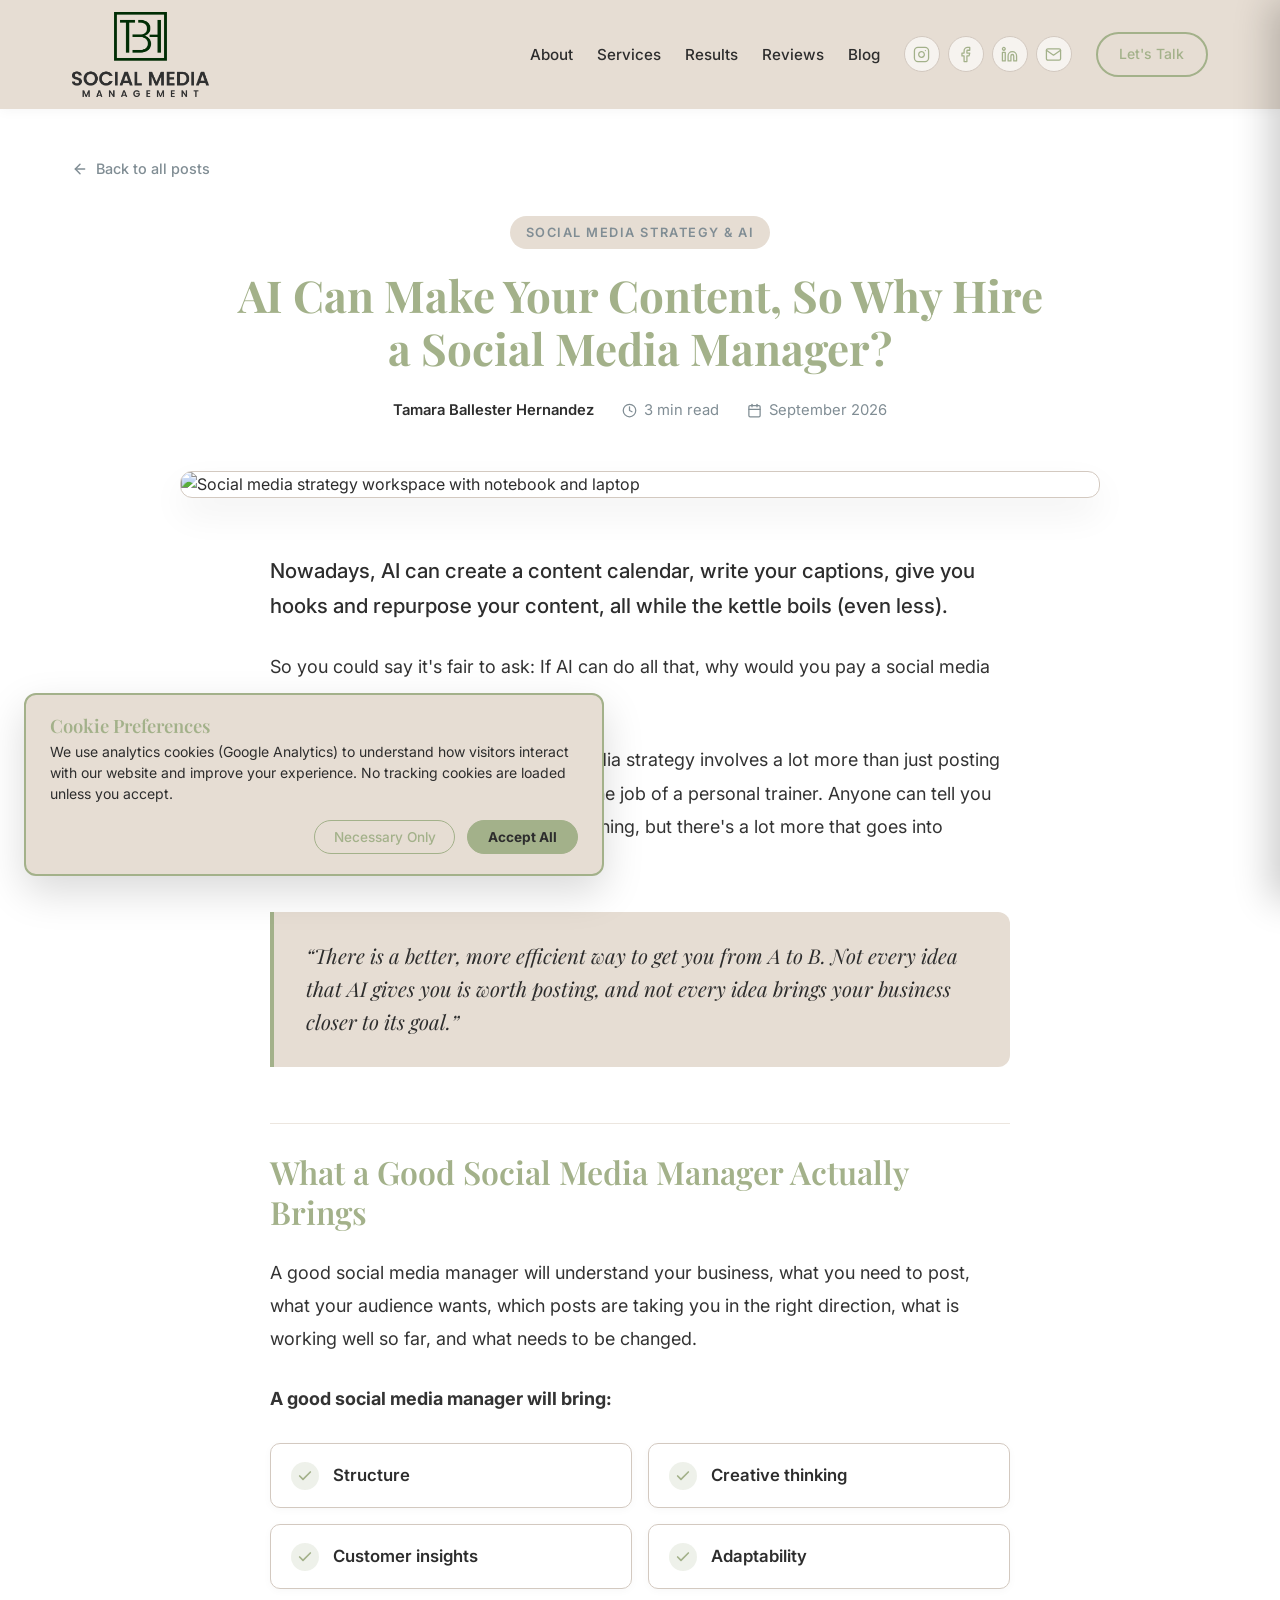
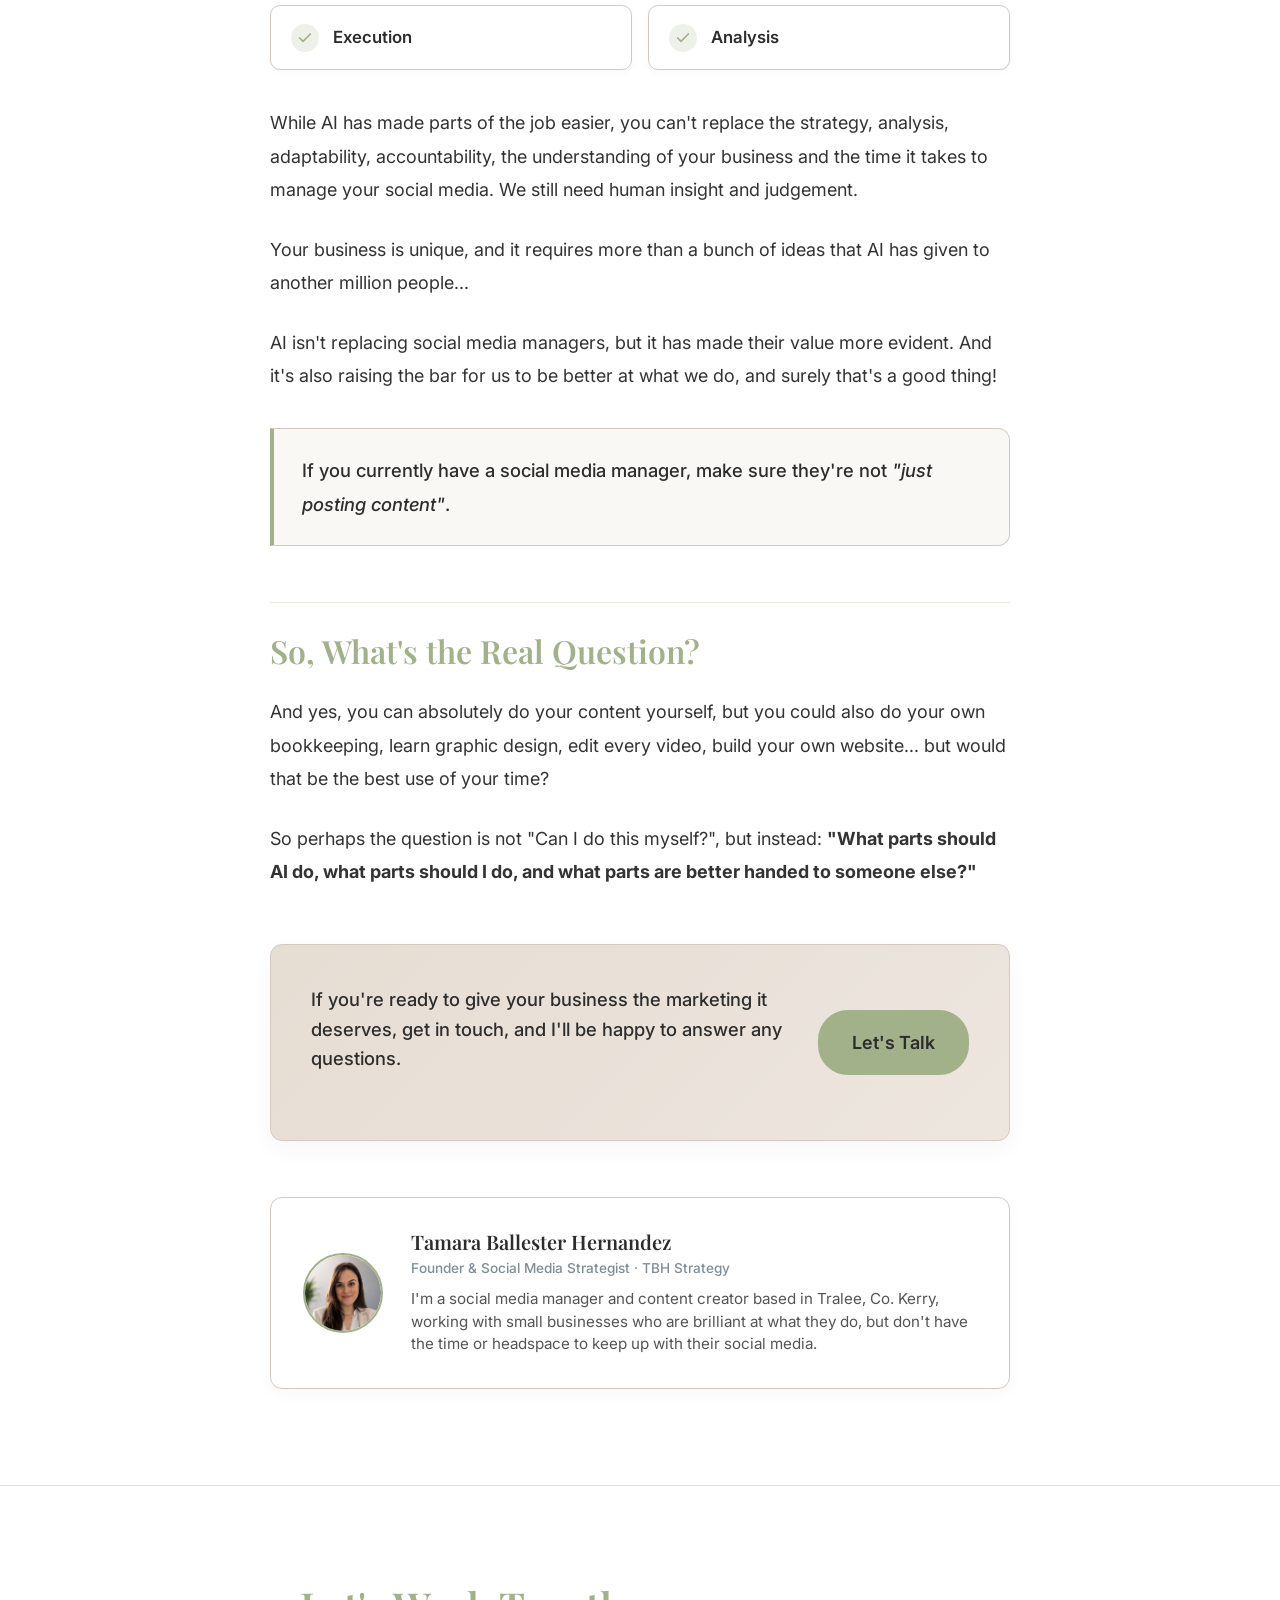
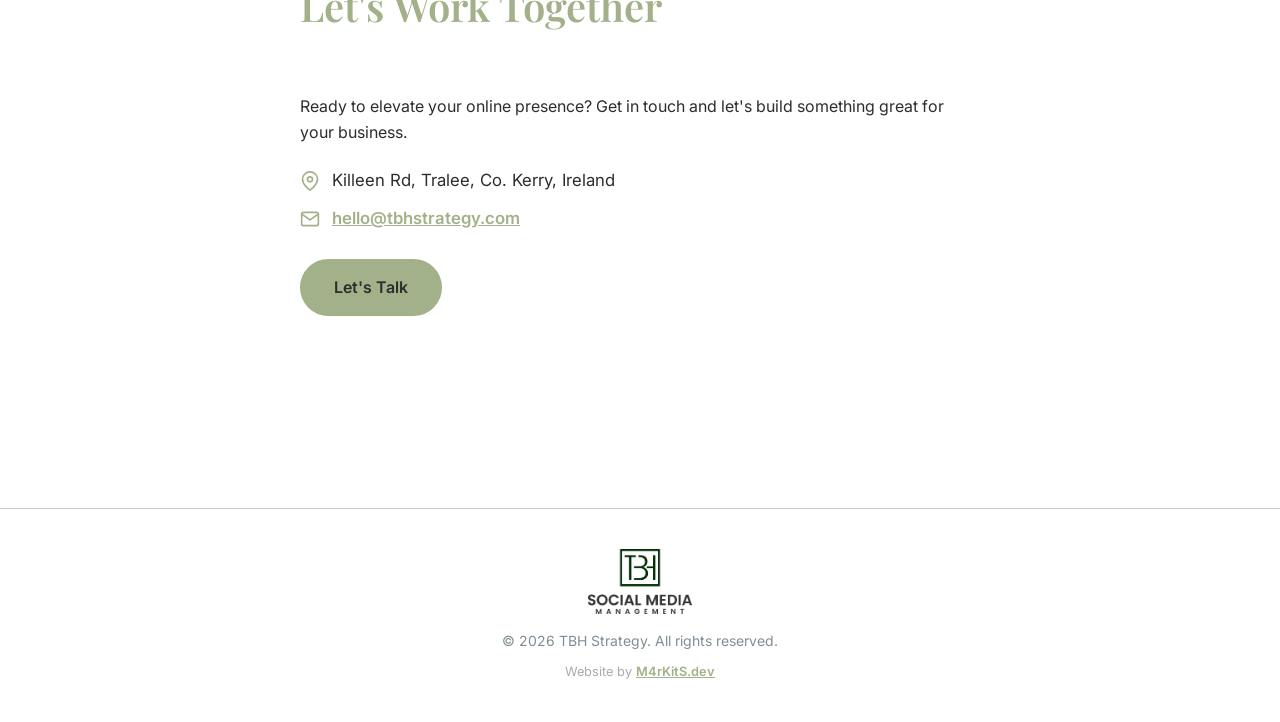
==== commit 4aa8fbb3: "feat: modernize blog layout to horizontal card and add referral section - Update blog card in index." ====
--- a/blog/ai-vs-social-media-manager.html
+++ b/blog/ai-vs-social-media-manager.html
@@ -245,10 +245,10 @@
         </div>
     </main>
 
-    <!-- Contact & Footer Section -->
-    <footer id="contact" class="site-footer">
+    <!-- Contact Section -->
+    <section id="contact" class="contact-section section-padding">
         <div class="container">
-            <div class="footer-inner footer-inner-blog">
+            <div class="footer-inner-blog">
                 <div class="contact-info">
                     <h2 class="section-title">Let's Work Together</h2>
                     <p>Ready to elevate your online presence? Get in touch and let's build something great for your business.</p>
@@ -268,16 +268,14 @@
                     <div class="footer-contact-actions">
                         <a href="../index.html#contact" class="btn btn-primary">Let's Talk</a>
                     </div>
-
-                    <div class="contact-note">
-                        <span class="contact-note-tag">One more thing...</span>
-                        <div class="contact-note-box">
-                            <p>Need a website to match your growing socials? I know just the person. <strong>Ask me.</strong></p>
-                        </div>
-                    </div>
-                </div>
-            </div>
-            
+                </div>
+            </div>
+        </div>
+    </section>
+
+    <!-- Footer -->
+    <footer class="site-footer">
+        <div class="container">
             <div class="footer-bottom">
                 <img src="../assets/tbh_trans.png" alt="TBH Strategy Logo" class="footer-logo">
                 <p>&copy; <script>document.write(new Date().getFullYear())</script> TBH Strategy. All rights reserved.</p>
--- a/style.css
+++ b/style.css
@@ -1250,9 +1250,10 @@
 }
 
 .blog-grid {
-    display: grid;
-    grid-template-columns: repeat(auto-fit, minmax(300px, 1fr));
-    gap: var(--spacing-md);
+    display: flex;
+    flex-direction: column;
+    gap: 1.75rem;
+    width: 100%;
 }
 
 .blog-card {
@@ -1260,21 +1261,26 @@
     overflow: hidden;
     background: #fff;
     border: 1px solid var(--border-color);
-    box-shadow: 0 4px 16px rgba(0,0,0,0.03);
-    display: flex;
-    flex-direction: column;
-    cursor: default;
-    transition: transform 0.3s ease, box-shadow 0.3s ease;
+    box-shadow: 0 4px 16px rgba(0, 0, 0, 0.03);
+    display: flex;
+    flex-direction: row;
+    width: 100%;
+    text-decoration: none;
+    color: inherit;
+    cursor: pointer;
+    transition: transform 0.3s ease, box-shadow 0.3s ease, border-color 0.3s ease;
 }
 
 .blog-card:hover {
     transform: translateY(-4px);
-    box-shadow: 0 10px 24px rgba(0,0,0,0.07);
+    box-shadow: 0 12px 28px rgba(0, 0, 0, 0.08);
+    border-color: var(--color-brand-primary);
 }
 
 .blog-image-wrapper {
     position: relative;
-    height: 210px;
+    flex: 0 0 400px;
+    min-height: 250px;
     overflow: hidden;
     background: var(--bg-cream);
 }
@@ -1287,84 +1293,68 @@
 }
 
 .blog-card:hover .blog-img {
-    transform: scale(1.04);
-}
-
-.coming-soon-badge {
-    position: absolute;
-    top: 0.85rem;
-    right: 0.85rem;
-    background: color-mix(in srgb, var(--color-brand-primary) 85%, transparent);
-    backdrop-filter: blur(4px);
-    color: var(--text-main);
-    font-size: 0.72rem;
-    font-weight: 600;
-    text-transform: uppercase;
-    letter-spacing: 0.08em;
-    padding: 0.3rem 0.65rem;
-    border-radius: 20px;
-}
-
-.blog-content {
-    padding: 1.5rem;
-    display: flex;
-    flex-direction: column;
-    flex-grow: 1;
-    justify-content: space-between;
-}
-
-.blog-content h3 {
-    font-size: 1.25rem;
-    margin-bottom: 1rem;
-    line-height: 1.35;
-}
-
-.read-more-disabled {
-    font-weight: 500;
-    color: var(--color-sage);
-    font-size: 0.825rem;
-}
-
-/* Active Blog Card Link & Badge */
-a.blog-card {
-    text-decoration: none;
-    color: inherit;
-    cursor: pointer;
-}
-
-.blog-card-active:hover {
-    transform: translateY(-6px);
-    box-shadow: 0 14px 28px rgba(0,0,0,0.08);
+    transform: scale(1.03);
 }
 
 .blog-badge {
     position: absolute;
-    top: 0.85rem;
-    right: 0.85rem;
+    top: 1rem;
+    left: 1rem;
     background: var(--color-brand-primary);
     color: #FFFFFF;
     font-size: 0.72rem;
     font-weight: 700;
     text-transform: uppercase;
     letter-spacing: 0.08em;
-    padding: 0.32rem 0.75rem;
+    padding: 0.35rem 0.8rem;
     border-radius: 20px;
-    box-shadow: 0 2px 8px rgba(0,0,0,0.15);
+    box-shadow: 0 2px 8px rgba(0, 0, 0, 0.15);
+}
+
+.blog-content {
+    padding: 2.25rem 2.5rem;
+    display: flex;
+    flex-direction: column;
+    flex-grow: 1;
+    justify-content: space-between;
+    gap: 1.5rem;
+}
+
+.blog-content h3 {
+    font-family: var(--font-heading);
+    font-size: 1.85rem;
+    line-height: 1.3;
+    color: var(--text-main);
+    margin-bottom: 0;
+    transition: color 0.25s ease;
+}
+
+.blog-card:hover .blog-content h3 {
+    color: var(--color-brand-primary);
 }
 
 .read-more-link {
     display: inline-flex;
     align-items: center;
-    gap: 0.4rem;
+    gap: 0.45rem;
     font-weight: 600;
     color: var(--color-brand-primary);
-    font-size: 0.875rem;
+    font-size: 0.95rem;
     transition: color 0.25s ease, gap 0.25s ease;
+    margin-top: auto;
 }
 
 .blog-card:hover .read-more-link {
     color: var(--text-main);
-    gap: 0.65rem;
+    gap: 0.7rem;
+}
+
+.blog-footer-note {
+    margin-top: 2rem;
+    font-size: 0.95rem;
+    color: var(--color-sage);
+    font-style: italic;
+    font-weight: 500;
 }
 
 /* Credentials */
@@ -1487,18 +1477,18 @@
     margin-bottom: 0.6rem;
 }
 
-/* Contact & Footer */
-.site-footer {
-    padding: var(--spacing-xl) 0 2.5rem;
+/* Contact Section */
+.contact-section {
+    padding: var(--spacing-xl) 0;
     background-color: #FFFFFF;
     color: var(--text-main);
     border-top: 1px solid var(--bg-cream);
 }
 
+.contact-inner,
 .footer-inner {
     display: flex;
     gap: var(--spacing-xl);
-    margin-bottom: var(--spacing-xl);
 }
 
 .contact-info {
@@ -1710,6 +1700,103 @@
 
 .footer-credit a:hover {
     opacity: 0.8;
+}
+
+/* Site Footer */
+.site-footer {
+    padding: 2.5rem 0;
+    background-color: #FFFFFF;
+    color: var(--text-main);
+    border-top: 1px solid var(--border-color);
+}
+
+.site-footer .footer-bottom {
+    padding-top: 0;
+    border-top: none;
+}
+
+/* Referral Banner Section (Full Width) */
+.referral-banner {
+    background-color: var(--color-brand-primary);
+    padding: 4.5rem 0;
+    width: 100%;
+}
+
+.referral-inner {
+    display: flex;
+    align-items: center;
+    justify-content: space-between;
+    gap: 3rem;
+}
+
+.referral-content {
+    max-width: 720px;
+}
+
+.referral-title {
+    font-family: var(--font-heading);
+    font-size: 2.35rem;
+    font-weight: 700;
+    color: var(--text-main);
+    margin-bottom: 0.75rem;
+    line-height: 1.2;
+}
+
+.referral-text {
+    font-size: 1.15rem;
+    line-height: 1.6;
+    color: var(--text-main);
+    margin: 0;
+    font-weight: 450;
+}
+
+.btn-referral {
+    display: inline-block;
+    padding: 0.95rem 2.25rem;
+    font-weight: 600;
+    font-size: 1rem;
+    border-radius: 30px;
+    background-color: var(--text-main);
+    color: #FFFFFF;
+    border: 2px solid var(--text-main);
+    transition: all 0.3s ease;
+    white-space: nowrap;
+    flex-shrink: 0;
+    box-shadow: 0 4px 14px rgba(0, 0, 0, 0.18);
+    text-decoration: none;
+}
+
+.btn-referral:hover {
+    background-color: #1a1a1a;
+    border-color: #1a1a1a;
+    color: #FFFFFF;
+    transform: translateY(-2px);
+    box-shadow: 0 6px 20px rgba(0, 0, 0, 0.28);
+}
+
+@media (max-width: 900px) {
+    .referral-banner {
+        padding: 3.5rem 0;
+    }
+
+    .referral-inner {
+        flex-direction: column;
+        align-items: flex-start;
+        gap: 1.75rem;
+    }
+
+    .referral-title {
+        font-size: 2rem;
+    }
+
+    .referral-text {
+        font-size: 1.05rem;
+    }
+
+    .btn-referral {
+        width: 100%;
+        text-align: center;
+    }
 }
 
 /* Cookie Consent Banner */
@@ -1810,6 +1897,26 @@
         gap: 2.5rem;
     }
     
+    .blog-card {
+        flex-direction: column;
+    }
+
+    .blog-image-wrapper {
+        flex: none;
+        width: 100%;
+        height: 230px;
+        min-height: auto;
+    }
+
+    .blog-content {
+        padding: 1.75rem 1.5rem;
+        gap: 1.25rem;
+    }
+
+    .blog-content h3 {
+        font-size: 1.4rem;
+    }
+    
     .hero-title {
         font-size: 3rem;
     }
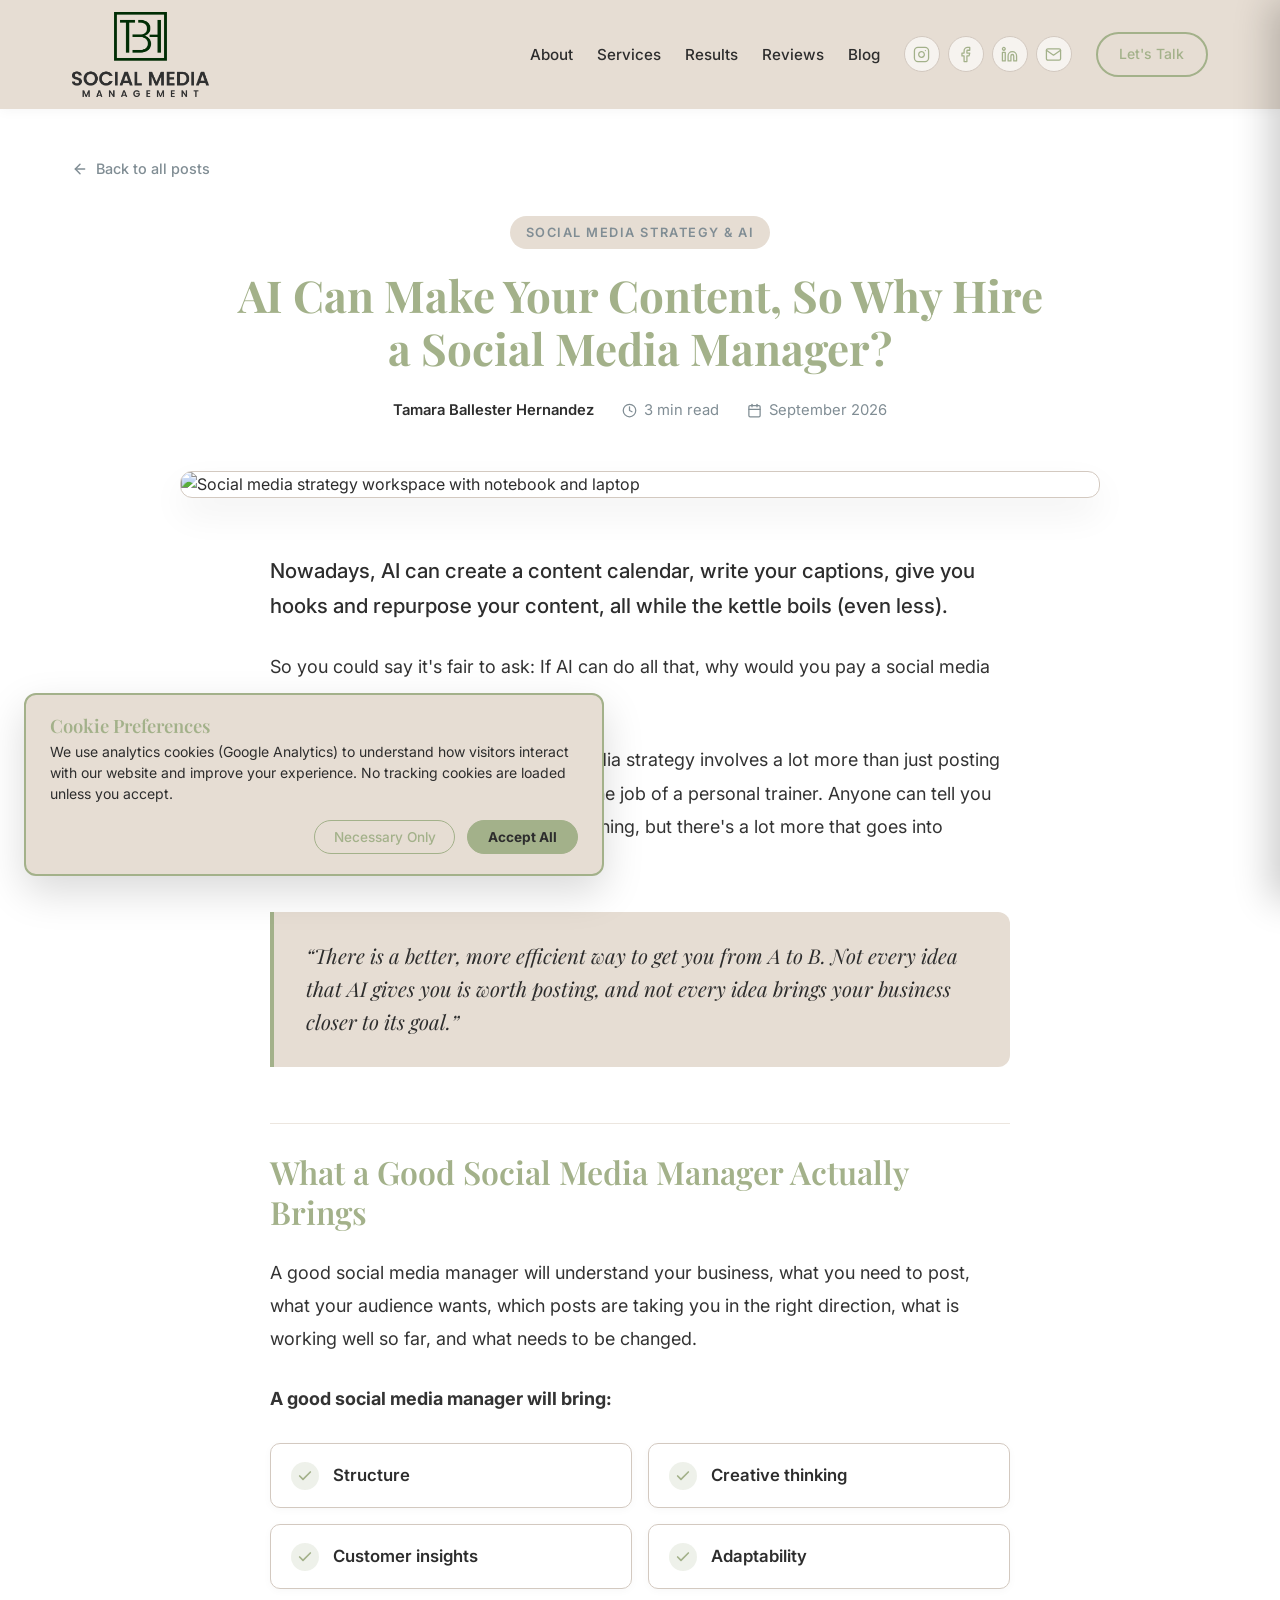
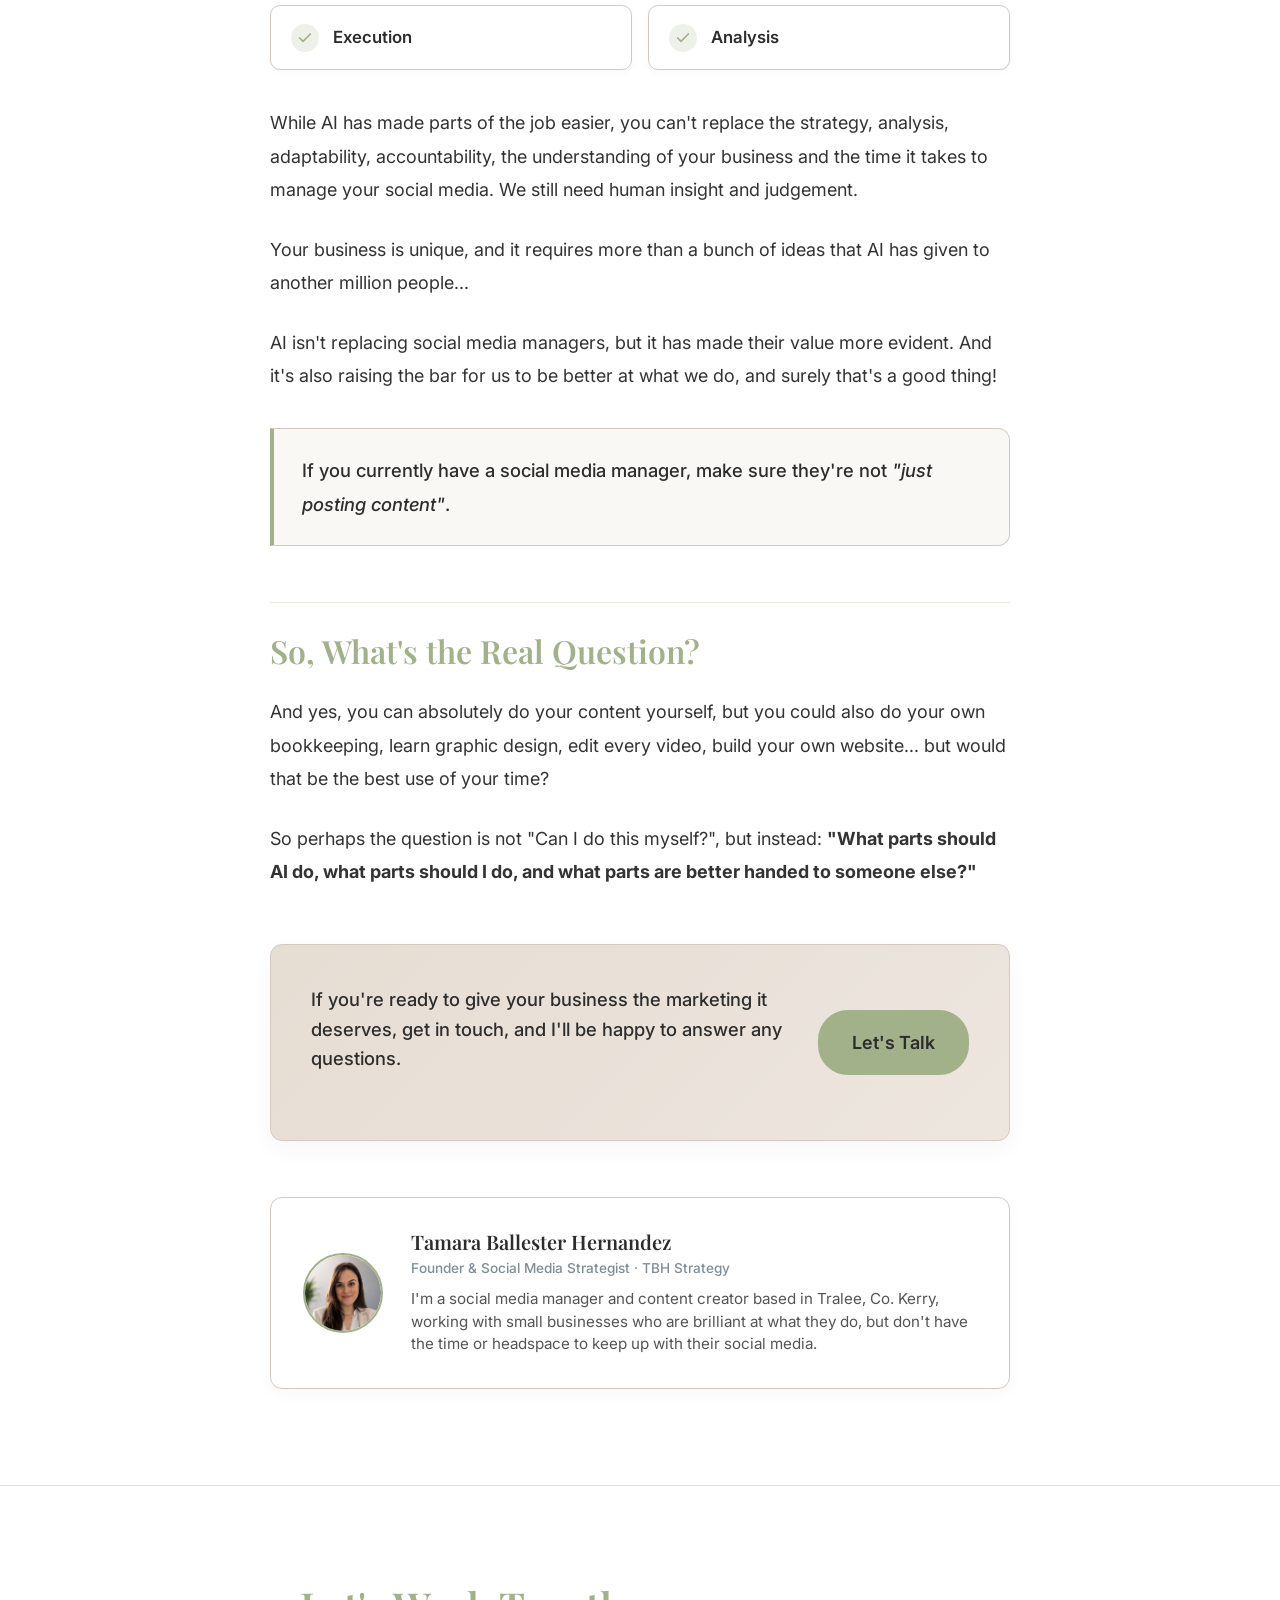
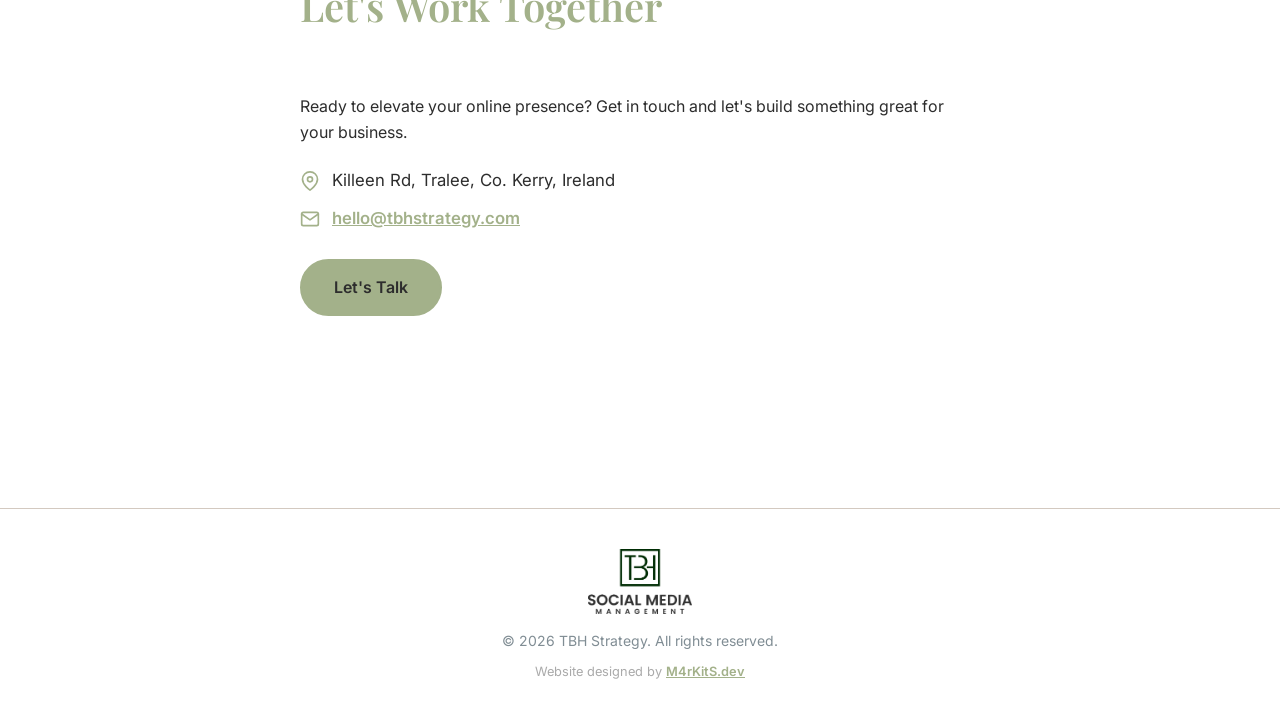
==== commit cd75dec1: "Update footer credit text to 'Website designed by M4rKitS.dev'" ====
--- a/blog/ai-vs-social-media-manager.html
+++ b/blog/ai-vs-social-media-manager.html
@@ -279,7 +279,7 @@
             <div class="footer-bottom">
                 <img src="../assets/tbh_trans.png" alt="TBH Strategy Logo" class="footer-logo">
                 <p>&copy; <script>document.write(new Date().getFullYear())</script> TBH Strategy. All rights reserved.</p>
-                <p class="footer-credit">Website by <a href="https://m4rkits.dev" target="_blank" rel="noopener noreferrer">M4rKitS.dev</a></p>
+                <p class="footer-credit">Website designed by <a href="https://m4rkits.dev" target="_blank" rel="noopener noreferrer">M4rKitS.dev</a></p>
             </div>
         </div>
     </footer>
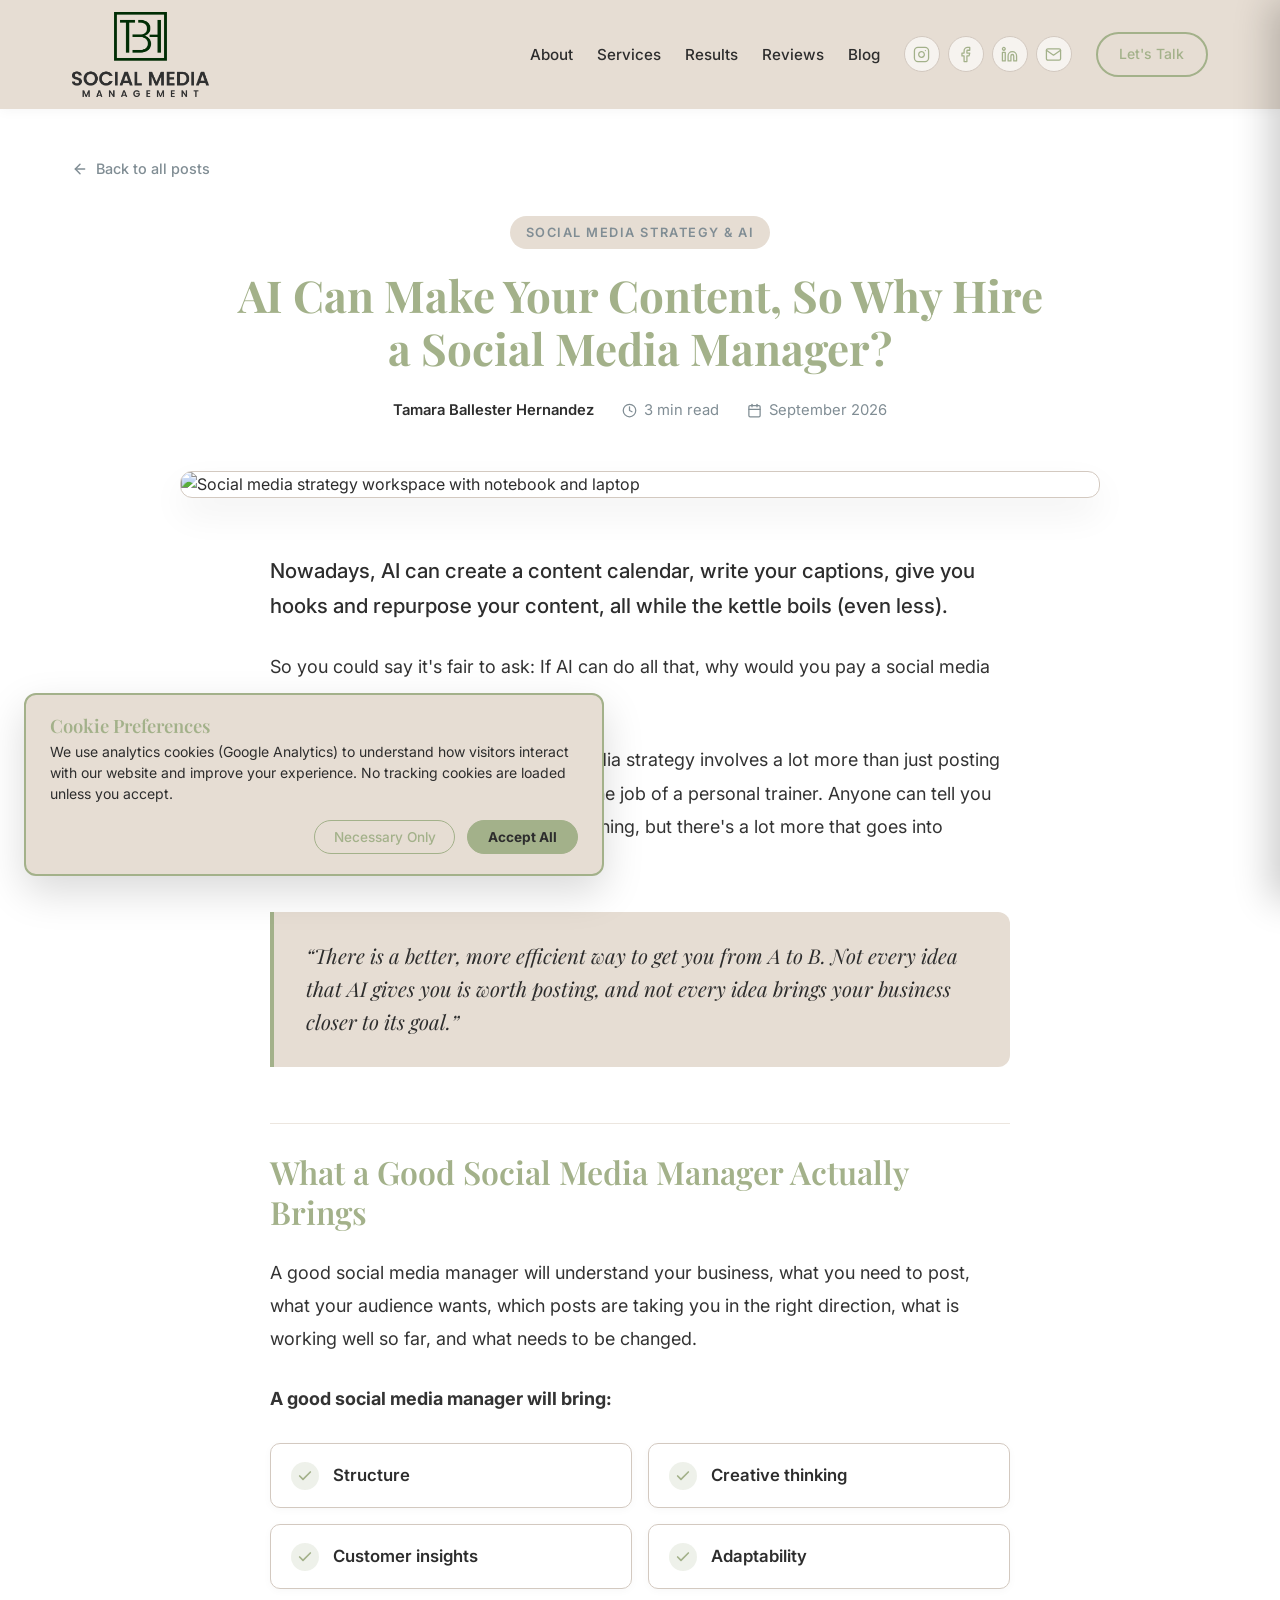
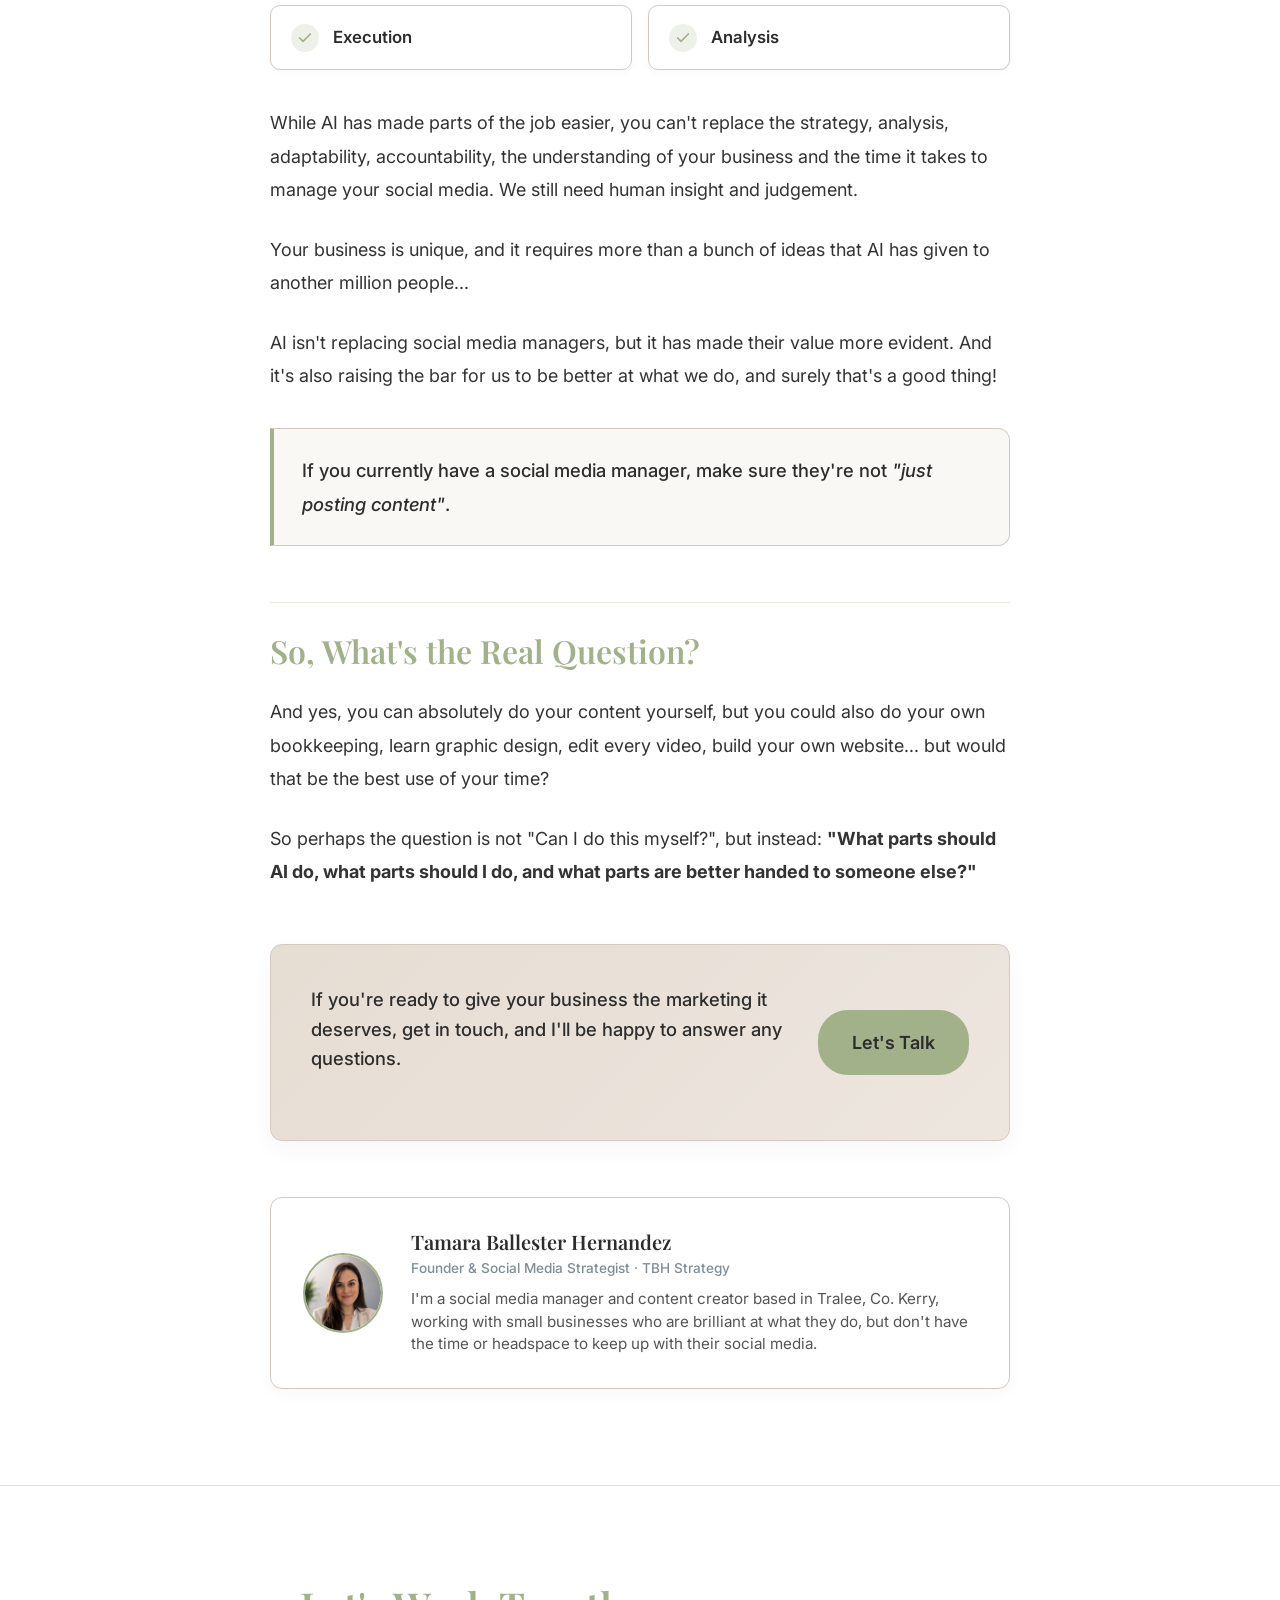
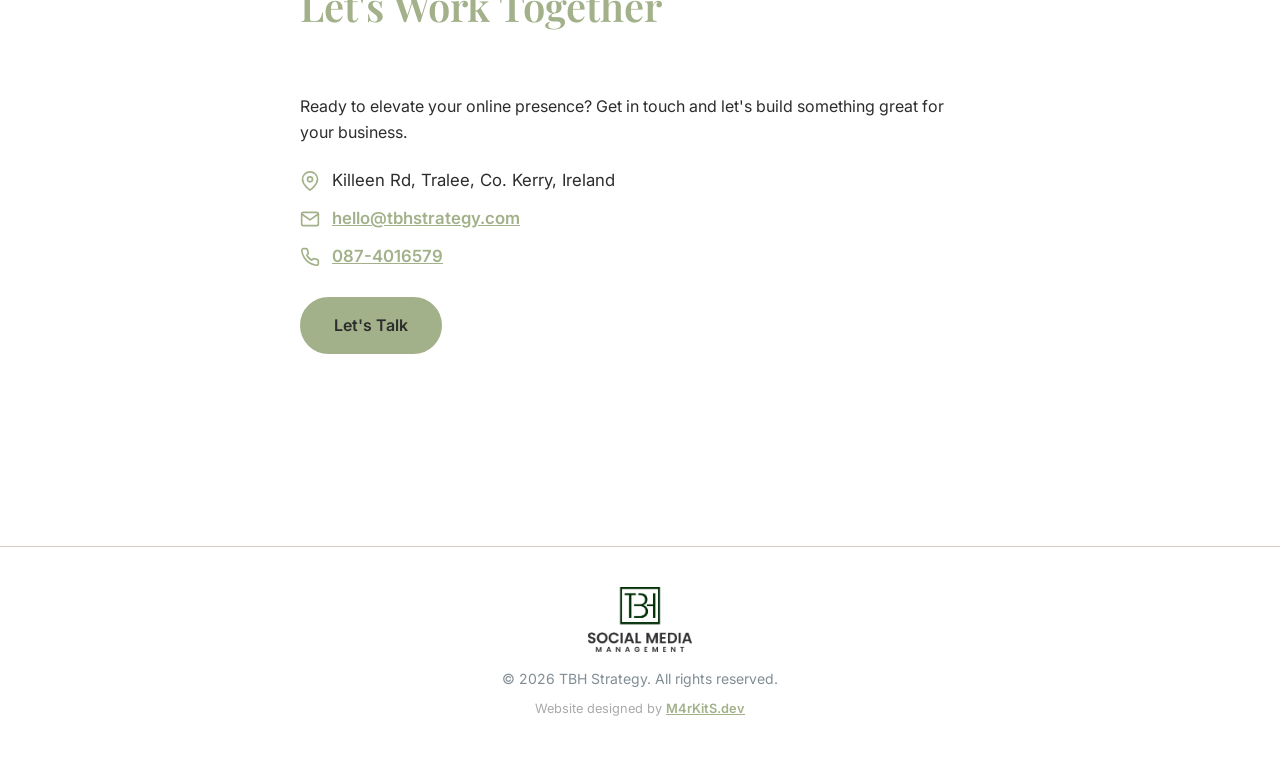
==== commit 8ce4106a: "docs: update README with project overview, tech stack, and production screenshot" ====
--- a/blog/ai-vs-social-media-manager.html
+++ b/blog/ai-vs-social-media-manager.html
@@ -263,6 +263,11 @@
                             <svg width="20" height="20" viewBox="0 0 24 24" fill="none" stroke="currentColor" stroke-width="2" stroke-linecap="round" stroke-linejoin="round"><path d="M4 4h16c1.1 0 2 .9 2 2v12c0 1.1-.9 2-2 2H4c-1.1 0-2-.9-2-2V6c0-1.1.9-2 2-2z"></path><polyline points="22,6 12,13 2,6"></polyline></svg>
                             <span>hello@tbhstrategy.com</span>
                         </a>
+
+                        <a href="tel:+353874016579" class="contact-item contact-link">
+                            <svg width="20" height="20" viewBox="0 0 24 24" fill="none" stroke="currentColor" stroke-width="2" stroke-linecap="round" stroke-linejoin="round"><path d="M22 16.92v3a2 2 0 0 1-2.18 2 19.79 19.79 0 0 1-8.63-3.07 19.5 19.5 0 0 1-6-6 19.79 19.79 0 0 1-3.07-8.67A2 2 0 0 1 4.11 2h3a2 2 0 0 1 2 1.72 12.84 12.84 0 0 0 .7 2.81 2 2 0 0 1-.45 2.11L8.09 9.91a16 16 0 0 0 6 6l1.27-1.27a2 2 0 0 1 2.11-.45 12.84 12.84 0 0 0 2.81.7A2 2 0 0 1 22 16.92z"></path></svg>
+                            <span>087-4016579</span>
+                        </a>
                     </div>
 
                     <div class="footer-contact-actions">
@@ -308,8 +313,7 @@
         const rejectBtn = document.getElementById('cookie-reject-btn');
 
         function loadGoogleAnalytics() {
-            const GA_ID = 'GA_MEASUREMENT_ID'; 
-            if (GA_ID === 'GA_MEASUREMENT_ID') return;
+            const GA_ID = 'G-MGLNE90KP5'; 
 
             if (!document.getElementById('ga-script')) {
                 const script = document.createElement('script');
@@ -322,6 +326,7 @@
                 function gtag(){dataLayer.push(arguments);}
                 gtag('js', new Date());
                 gtag('config', GA_ID, { 'anonymize_ip': true });
+                console.info('[TBH Analytics] Google Analytics script loaded.');
             }
         }
 
--- a/style.css
+++ b/style.css
@@ -1666,6 +1666,61 @@
     box-shadow: 0 0 0 3px color-mix(in srgb, var(--color-brand-primary) 20%, transparent);
 }
 
+/* Contact Form Status Feedback */
+.form-status-message {
+    margin-bottom: 1.25rem;
+    padding: 1rem 1.25rem;
+    border-radius: 8px;
+    font-size: 0.925rem;
+    line-height: 1.5;
+    animation: formStatusFadeIn 0.3s ease;
+}
+
+@keyframes formStatusFadeIn {
+    from {
+        opacity: 0;
+        transform: translateY(-6px);
+    }
+    to {
+        opacity: 1;
+        transform: translateY(0);
+    }
+}
+
+.form-status-message.is-success {
+    background-color: #EDF4EC;
+    border: 1px solid #C2D8BF;
+    color: #244823;
+}
+
+.form-status-message.is-error {
+    background-color: #FDF0EB;
+    border: 1px solid #F0BEAA;
+    color: #8A3014;
+}
+
+.form-status-message .status-subtext {
+    display: block;
+    margin-top: 0.35rem;
+    font-size: 0.85rem;
+    opacity: 0.85;
+}
+
+.form-status-message a {
+    color: inherit;
+    font-weight: 600;
+    text-decoration: underline;
+}
+
+.form-status-message a:hover {
+    opacity: 0.85;
+}
+
+button[type="submit"]:disabled {
+    opacity: 0.7;
+    cursor: not-allowed;
+}
+
 .footer-bottom {
     display: flex;
     flex-direction: column;
